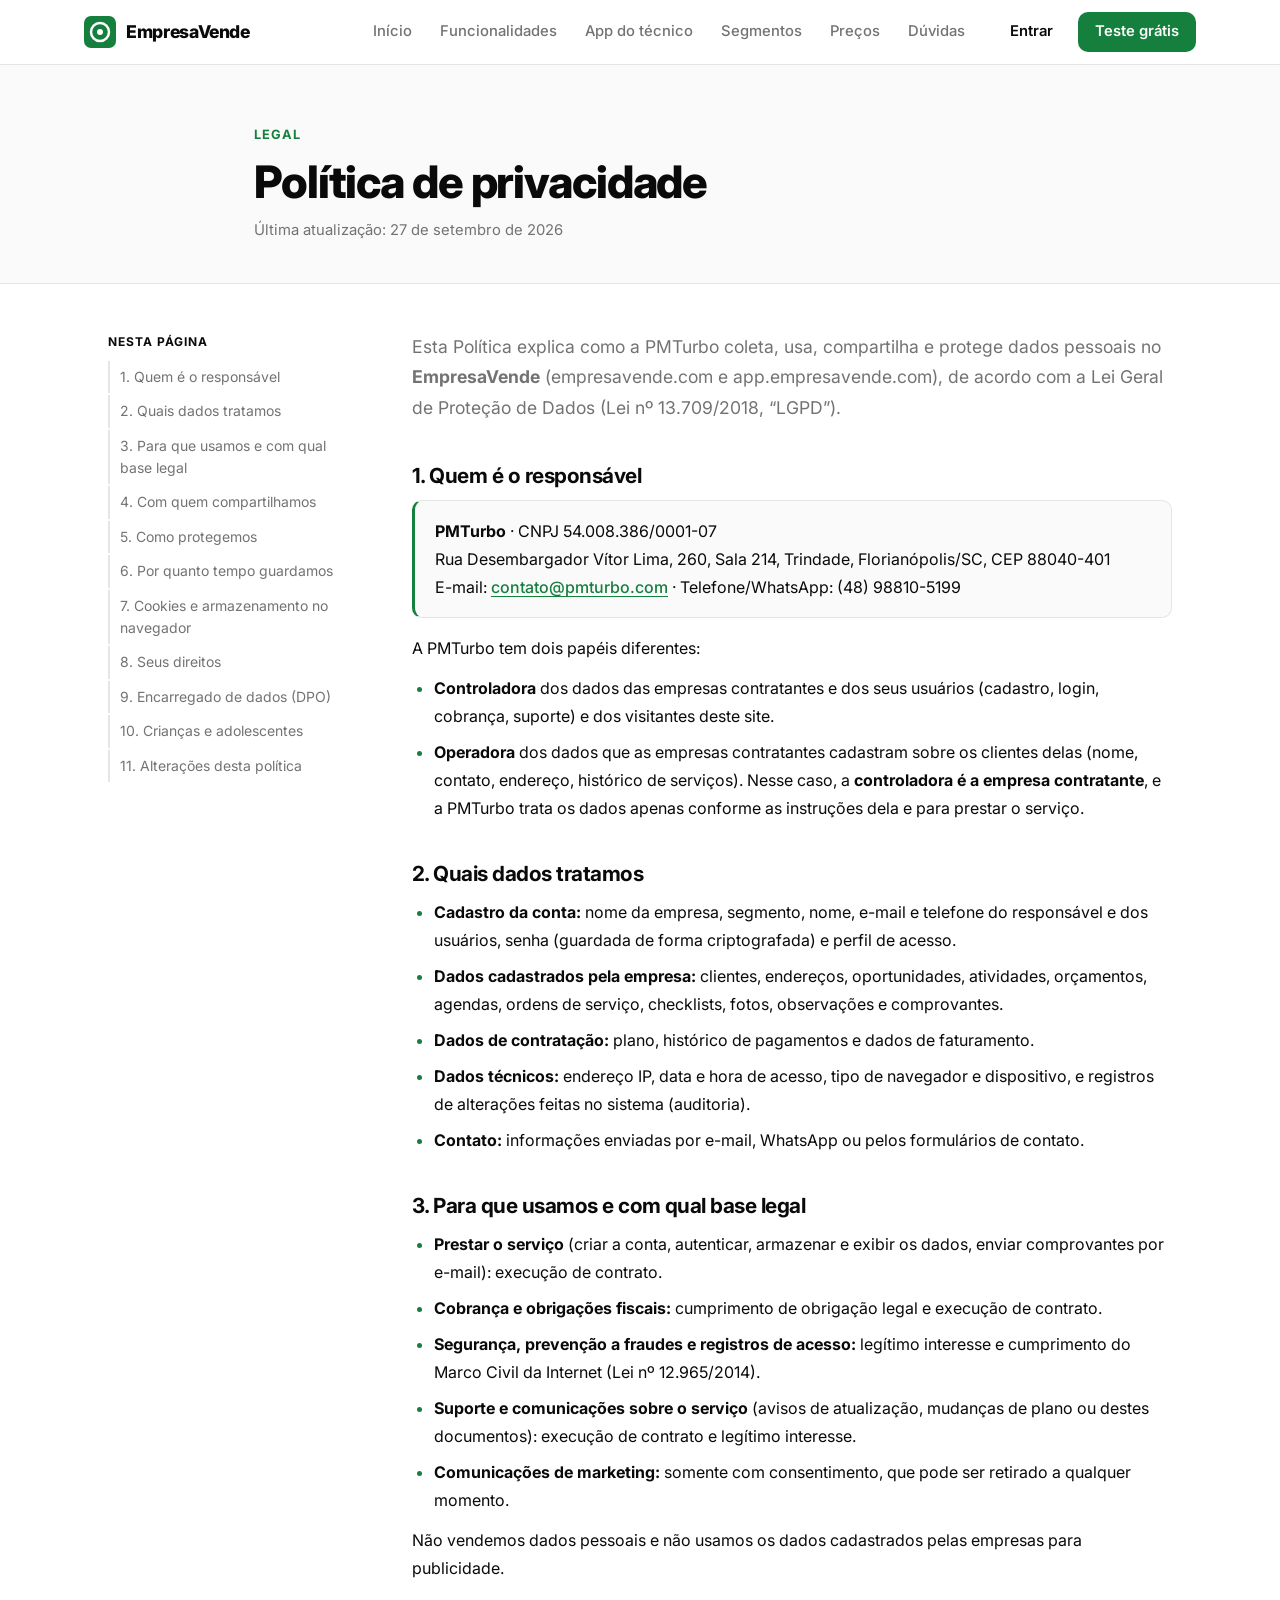
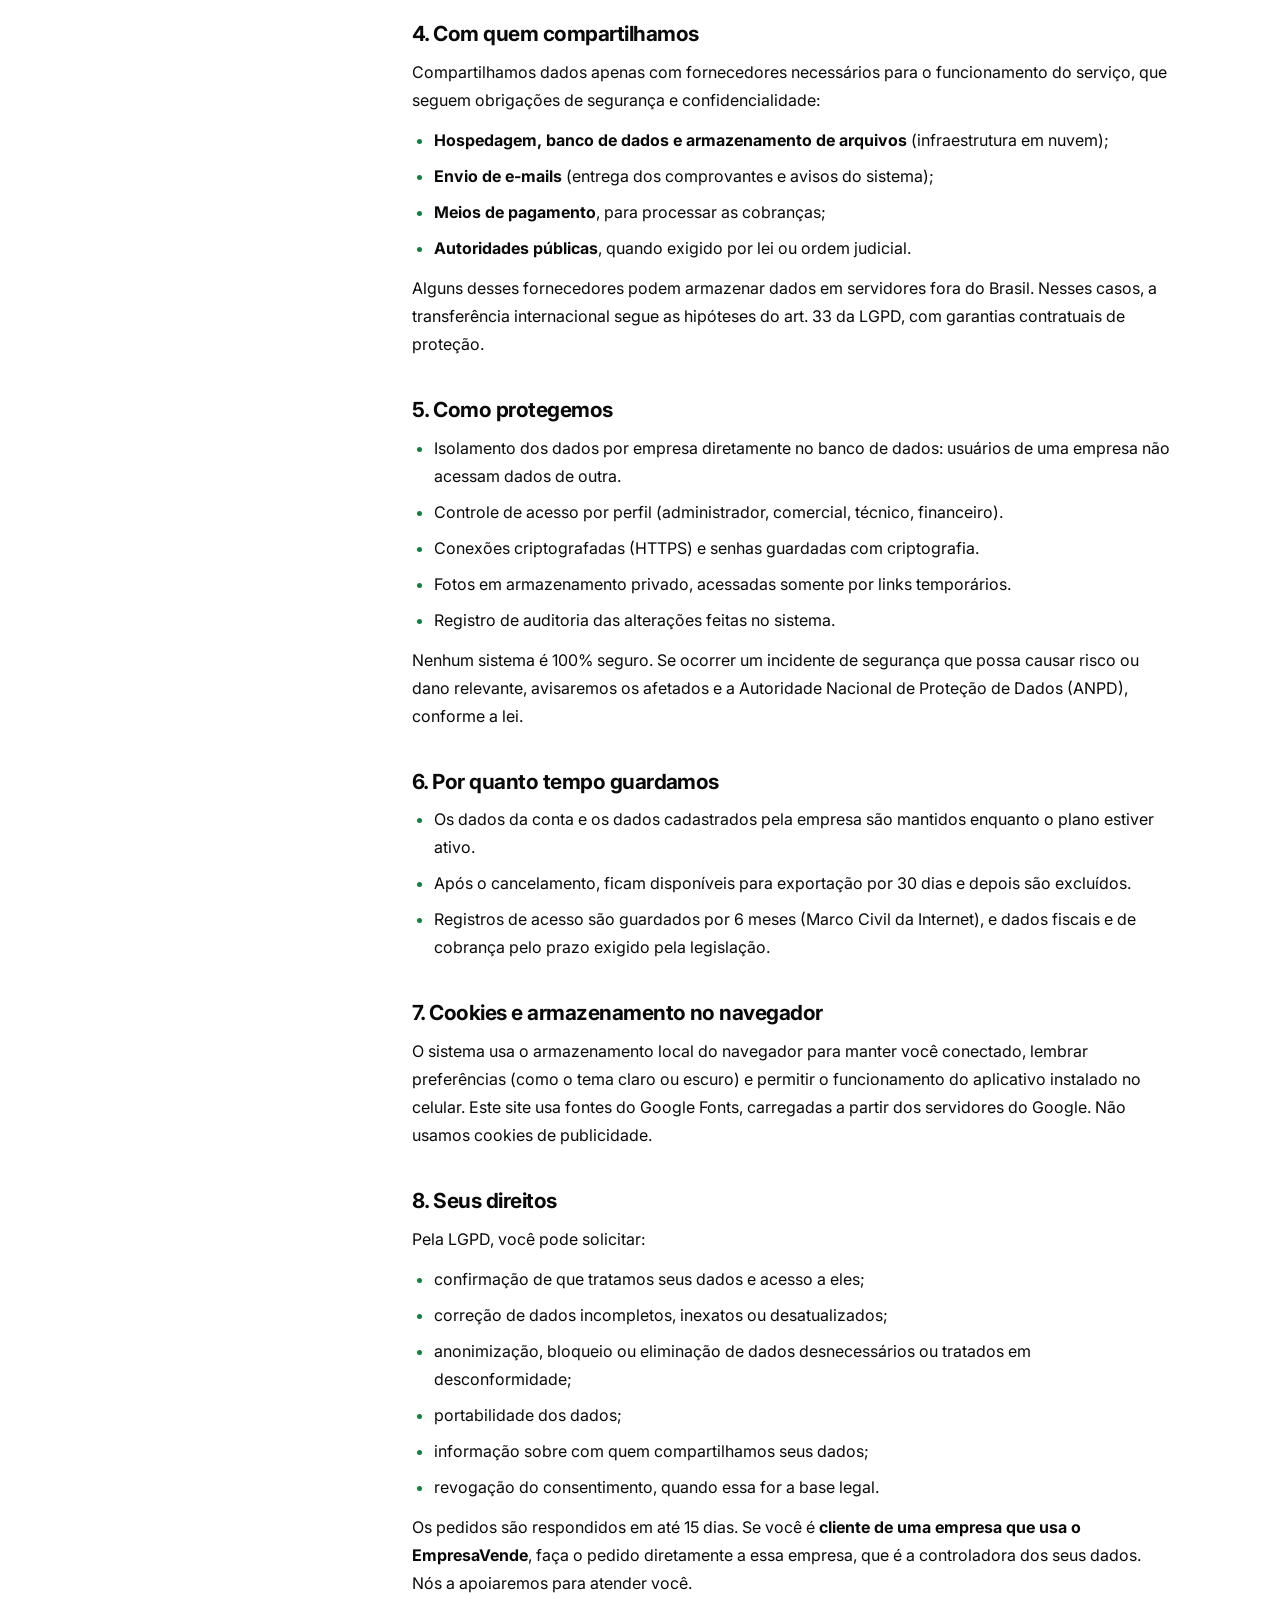
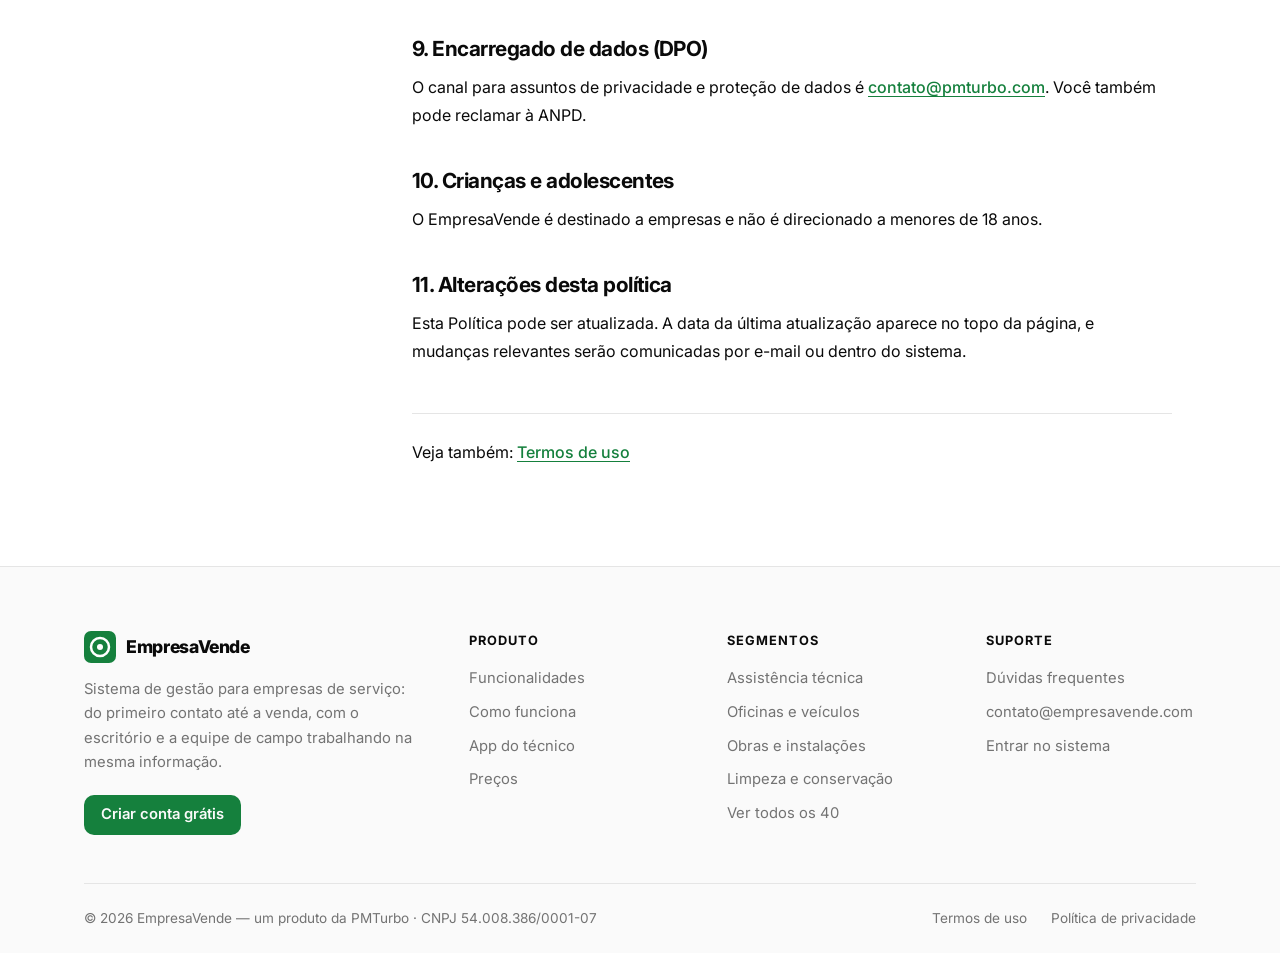
==== politica-de-privacidade/index.html @ bc698c59 "Landing page de vendas do EmpresaVende Página estática (HTML + CSS, sem JavaScript) com hero, dores," ====
<!doctype html>
<html lang="pt-BR">
  <head>
    <meta charset="UTF-8" />
    <meta name="viewport" content="width=device-width, initial-scale=1.0" />
    <title>Política de privacidade — EmpresaVende</title>
    <meta name="description" content="Como o EmpresaVende, da PMTurbo, trata e protege dados pessoais conforme a LGPD." />
    <meta name="theme-color" content="#15803d" />
    <link rel="icon" type="image/svg+xml" href="/favicon.svg" />
    <link rel="canonical" href="https://empresavende.com/politica-de-privacidade/" />
    <link rel="preconnect" href="https://fonts.googleapis.com" />
    <link rel="preconnect" href="https://fonts.gstatic.com" crossorigin />
    <link href="https://fonts.googleapis.com/css2?family=Inter:wght@400;500;600;700;800&display=swap" rel="stylesheet" />
    <link rel="stylesheet" href="/styles.css" />
  </head>
  <body>
    <a class="skip" href="#conteudo">Pular para o conteúdo</a>

    <header class="header" id="topo">
      <div class="container header__inner">
        <a class="logo" href="/" aria-label="EmpresaVende — início">
          <img src="/favicon.svg" alt="" width="32" height="32" />
          <span>EmpresaVende</span>
        </a>

        <input type="checkbox" id="menu" class="menu-check" aria-label="Abrir menu" />
        <nav class="nav" id="nav" aria-label="Principal">
          <a href="/">Início</a>
          <a href="/#funcionalidades">Funcionalidades</a>
          <a href="/#tecnico">App do técnico</a>
          <a href="/#segmentos">Segmentos</a>
          <a href="/#precos">Preços</a>
          <a href="/#faq">Dúvidas</a>
          <div class="nav__actions">
            <a class="btn btn--ghost" href="https://app.empresavende.com/login">Entrar</a>
            <a class="btn btn--primary" href="https://app.empresavende.com/cadastro">Teste grátis</a>
          </div>
        </nav>

        <label class="menu-toggle" for="menu" aria-hidden="true"><span></span><span></span><span></span></label>
      </div>
    </header>

    <main id="conteudo">
      <section class="legal-hero">
        <div class="container container--narrow">
          <p class="eyebrow">Legal</p>
          <h1>Política de privacidade</h1>
          <p class="legal__updated">Última atualização: 27 de setembro de 2026</p>
        </div>
      </section>

      <div class="container legal">
        <aside>
          <nav class="legal__toc" aria-label="Nesta página">
            <p>Nesta página</p>
            <a href="#p1">1. Quem é o responsável</a>
            <a href="#p2">2. Quais dados tratamos</a>
            <a href="#p3">3. Para que usamos e com qual base legal</a>
            <a href="#p4">4. Com quem compartilhamos</a>
            <a href="#p5">5. Como protegemos</a>
            <a href="#p6">6. Por quanto tempo guardamos</a>
            <a href="#p7">7. Cookies e armazenamento no navegador</a>
            <a href="#p8">8. Seus direitos</a>
            <a href="#p9">9. Encarregado de dados (DPO)</a>
            <a href="#p10">10. Crianças e adolescentes</a>
            <a href="#p11">11. Alterações desta política</a>
          </nav>
        </aside>
        <article class="legal__body">

<p class="legal__intro">Esta Política explica como a PMTurbo coleta, usa, compartilha e protege dados pessoais no <b>EmpresaVende</b> (empresavende.com e app.empresavende.com), de acordo com a Lei Geral de Proteção de Dados (Lei nº 13.709/2018, “LGPD”).</p>

<h2 id="p1">1. Quem é o responsável</h2>
<div class="legal__card">
            <p><b>PMTurbo</b> · CNPJ 54.008.386/0001-07</p>
            <p>Rua Desembargador Vítor Lima, 260, Sala 214, Trindade, Florianópolis/SC, CEP 88040-401</p>
            <p>E-mail: <a href="mailto:contato@pmturbo.com">contato@pmturbo.com</a> · Telefone/WhatsApp: (48) 98810-5199</p>
          </div>
<p>A PMTurbo tem dois papéis diferentes:</p>
<ul>
  <li><b>Controladora</b> dos dados das empresas contratantes e dos seus usuários (cadastro, login, cobrança, suporte) e dos visitantes deste site.</li>
  <li><b>Operadora</b> dos dados que as empresas contratantes cadastram sobre os clientes delas (nome, contato, endereço, histórico de serviços). Nesse caso, a <b>controladora é a empresa contratante</b>, e a PMTurbo trata os dados apenas conforme as instruções dela e para prestar o serviço.</li>
</ul>

<h2 id="p2">2. Quais dados tratamos</h2>
<ul>
  <li><b>Cadastro da conta:</b> nome da empresa, segmento, nome, e-mail e telefone do responsável e dos usuários, senha (guardada de forma criptografada) e perfil de acesso.</li>
  <li><b>Dados cadastrados pela empresa:</b> clientes, endereços, oportunidades, atividades, orçamentos, agendas, ordens de serviço, checklists, fotos, observações e comprovantes.</li>
  <li><b>Dados de contratação:</b> plano, histórico de pagamentos e dados de faturamento.</li>
  <li><b>Dados técnicos:</b> endereço IP, data e hora de acesso, tipo de navegador e dispositivo, e registros de alterações feitas no sistema (auditoria).</li>
  <li><b>Contato:</b> informações enviadas por e-mail, WhatsApp ou pelos formulários de contato.</li>
</ul>

<h2 id="p3">3. Para que usamos e com qual base legal</h2>
<ul>
  <li><b>Prestar o serviço</b> (criar a conta, autenticar, armazenar e exibir os dados, enviar comprovantes por e-mail): execução de contrato.</li>
  <li><b>Cobrança e obrigações fiscais:</b> cumprimento de obrigação legal e execução de contrato.</li>
  <li><b>Segurança, prevenção a fraudes e registros de acesso:</b> legítimo interesse e cumprimento do Marco Civil da Internet (Lei nº 12.965/2014).</li>
  <li><b>Suporte e comunicações sobre o serviço</b> (avisos de atualização, mudanças de plano ou destes documentos): execução de contrato e legítimo interesse.</li>
  <li><b>Comunicações de marketing:</b> somente com consentimento, que pode ser retirado a qualquer momento.</li>
</ul>
<p>Não vendemos dados pessoais e não usamos os dados cadastrados pelas empresas para publicidade.</p>

<h2 id="p4">4. Com quem compartilhamos</h2>
<p>Compartilhamos dados apenas com fornecedores necessários para o funcionamento do serviço, que seguem obrigações de segurança e confidencialidade:</p>
<ul>
  <li><b>Hospedagem, banco de dados e armazenamento de arquivos</b> (infraestrutura em nuvem);</li>
  <li><b>Envio de e-mails</b> (entrega dos comprovantes e avisos do sistema);</li>
  <li><b>Meios de pagamento</b>, para processar as cobranças;</li>
  <li><b>Autoridades públicas</b>, quando exigido por lei ou ordem judicial.</li>
</ul>
<p>Alguns desses fornecedores podem armazenar dados em servidores fora do Brasil. Nesses casos, a transferência internacional segue as hipóteses do art. 33 da LGPD, com garantias contratuais de proteção.</p>

<h2 id="p5">5. Como protegemos</h2>
<ul>
  <li>Isolamento dos dados por empresa diretamente no banco de dados: usuários de uma empresa não acessam dados de outra.</li>
  <li>Controle de acesso por perfil (administrador, comercial, técnico, financeiro).</li>
  <li>Conexões criptografadas (HTTPS) e senhas guardadas com criptografia.</li>
  <li>Fotos em armazenamento privado, acessadas somente por links temporários.</li>
  <li>Registro de auditoria das alterações feitas no sistema.</li>
</ul>
<p>Nenhum sistema é 100% seguro. Se ocorrer um incidente de segurança que possa causar risco ou dano relevante, avisaremos os afetados e a Autoridade Nacional de Proteção de Dados (ANPD), conforme a lei.</p>

<h2 id="p6">6. Por quanto tempo guardamos</h2>
<ul>
  <li>Os dados da conta e os dados cadastrados pela empresa são mantidos enquanto o plano estiver ativo.</li>
  <li>Após o cancelamento, ficam disponíveis para exportação por 30 dias e depois são excluídos.</li>
  <li>Registros de acesso são guardados por 6 meses (Marco Civil da Internet), e dados fiscais e de cobrança pelo prazo exigido pela legislação.</li>
</ul>

<h2 id="p7">7. Cookies e armazenamento no navegador</h2>
<p>O sistema usa o armazenamento local do navegador para manter você conectado, lembrar preferências (como o tema claro ou escuro) e permitir o funcionamento do aplicativo instalado no celular. Este site usa fontes do Google Fonts, carregadas a partir dos servidores do Google. Não usamos cookies de publicidade.</p>

<h2 id="p8">8. Seus direitos</h2>
<p>Pela LGPD, você pode solicitar:</p>
<ul>
  <li>confirmação de que tratamos seus dados e acesso a eles;</li>
  <li>correção de dados incompletos, inexatos ou desatualizados;</li>
  <li>anonimização, bloqueio ou eliminação de dados desnecessários ou tratados em desconformidade;</li>
  <li>portabilidade dos dados;</li>
  <li>informação sobre com quem compartilhamos seus dados;</li>
  <li>revogação do consentimento, quando essa for a base legal.</li>
</ul>
<p>Os pedidos são respondidos em até 15 dias. Se você é <b>cliente de uma empresa que usa o EmpresaVende</b>, faça o pedido diretamente a essa empresa, que é a controladora dos seus dados. Nós a apoiaremos para atender você.</p>

<h2 id="p9">9. Encarregado de dados (DPO)</h2>
<p>O canal para assuntos de privacidade e proteção de dados é <a href="mailto:contato@pmturbo.com">contato@pmturbo.com</a>. Você também pode reclamar à ANPD.</p>

<h2 id="p10">10. Crianças e adolescentes</h2>
<p>O EmpresaVende é destinado a empresas e não é direcionado a menores de 18 anos.</p>

<h2 id="p11">11. Alterações desta política</h2>
<p>Esta Política pode ser atualizada. A data da última atualização aparece no topo da página, e mudanças relevantes serão comunicadas por e-mail ou dentro do sistema.</p>

          <p class="legal__see">Veja também: <a href="/termos-de-uso/">Termos de uso</a></p>
        </article>
      </div>
    </main>

    <footer class="footer">
      <div class="container">
        <div class="footer__grid">
          <div class="footer__brand">
            <a class="logo" href="/">
              <img src="/favicon.svg" alt="" width="32" height="32" />
              <span>EmpresaVende</span>
            </a>
            <p>
              Sistema de gestão para empresas de serviço: do primeiro contato até a venda, com o escritório e a equipe
              de campo trabalhando na mesma informação.
            </p>
            <a class="btn btn--primary" href="https://app.empresavende.com/cadastro">Criar conta grátis</a>
          </div>

          <nav class="footer__col" aria-label="Produto">
            <h4>Produto</h4>
            <a href="/#funcionalidades">Funcionalidades</a>
            <a href="/#fluxo">Como funciona</a>
            <a href="/#tecnico">App do técnico</a>
            <a href="/#precos">Preços</a>
          </nav>

          <nav class="footer__col" aria-label="Segmentos">
            <h4>Segmentos</h4>
            <a href="/#segmentos">Assistência técnica</a>
            <a href="/#segmentos">Oficinas e veículos</a>
            <a href="/#segmentos">Obras e instalações</a>
            <a href="/#segmentos">Limpeza e conservação</a>
            <a href="/#segmentos">Ver todos os 40</a>
          </nav>

          <nav class="footer__col" aria-label="Suporte">
            <h4>Suporte</h4>
            <a href="/#faq">Dúvidas frequentes</a>
            <a href="mailto:contato@empresavende.com">contato@empresavende.com</a>
            <a href="https://app.empresavende.com/login">Entrar no sistema</a>
          </nav>
        </div>

        <div class="footer__bottom">
          <p>© 2026 EmpresaVende — um produto da <a href="https://pmturbo.com/" rel="noopener">PMTurbo</a> · CNPJ 54.008.386/0001-07</p>
          <nav aria-label="Legal">
            <a href="/termos-de-uso/">Termos de uso</a>
            <a href="/politica-de-privacidade/">Política de privacidade</a>
          </nav>
        </div>
      </div>
    </footer>
  </body>
</html>
---- styles.css ----
/* Cores = tokens do app (app.empresavende.com/src/index.css). Manter em sincronia. */
:root {
  --background: oklch(1 0 0);
  --foreground: oklch(0.145 0 0);
  --card: oklch(1 0 0);
  --primary: oklch(0.527 0.137 150.07);
  --primary-foreground: oklch(0.985 0 0);
  --secondary: oklch(0.97 0 0);
  --secondary-foreground: oklch(0.205 0 0);
  --muted: oklch(0.97 0 0);
  --muted-foreground: oklch(0.556 0 0);
  --destructive: oklch(0.577 0.245 27.325);
  --border: oklch(0.922 0 0);
  --ring: oklch(0.527 0.137 150.07);
  --sidebar: oklch(0.985 0 0);
  --radius: 0.625rem;

  /* Paleta do tema escuro do app (usada na seção do técnico e no CTA). */
  --dark-background: oklch(0.145 0 0);
  --dark-card: oklch(0.205 0 0);
  --dark-muted: oklch(0.269 0 0);
  --dark-foreground: oklch(0.985 0 0);
  --dark-muted-foreground: oklch(0.708 0 0);
  --dark-primary: oklch(0.723 0.192 149.58);
  --dark-border: oklch(1 0 0 / 10%);

  /* Derivados do primary */
  --primary-soft: oklch(0.527 0.137 150.07 / 10%);
  --primary-strong: oklch(0.46 0.13 150.07);

  --shadow: 0 1px 2px oklch(0 0 0 / 5%), 0 8px 24px oklch(0 0 0 / 6%);
  --shadow-lg: 0 24px 60px oklch(0 0 0 / 14%);
  --font: 'Inter', system-ui, -apple-system, 'Segoe UI', sans-serif;
  --container: 1160px;
  color-scheme: light;
}

*,
*::before,
*::after {
  box-sizing: border-box;
}
html {
  scroll-behavior: smooth;
  scroll-padding-top: 80px;
  -webkit-text-size-adjust: 100%;
}
body {
  margin: 0;
  font-family: var(--font);
  background: var(--background);
  color: var(--foreground);
  line-height: 1.6;
  -webkit-font-smoothing: antialiased;
  overflow-x: hidden;
}
img,
svg {
  display: block;
  max-width: 100%;
}
a {
  color: inherit;
  text-decoration: none;
}
button {
  font: inherit;
  cursor: pointer;
}
h1,
h2,
h3 {
  line-height: 1.15;
  letter-spacing: -0.025em;
  margin: 0;
}
p {
  margin: 0;
}
:focus-visible {
  outline: 3px solid color-mix(in oklch, var(--ring) 50%, transparent);
  outline-offset: 2px;
}

.sr-only,
.menu-check {
  position: absolute;
  width: 1px;
  height: 1px;
  opacity: 0;
  pointer-events: none;
}
.menu-check:focus-visible ~ .menu-toggle,
.sr-only:focus-visible + * {
  outline: 3px solid color-mix(in oklch, var(--ring) 50%, transparent);
}
.skip {
  position: absolute;
  left: -999px;
}
.skip:focus {
  left: 16px;
  top: 16px;
  z-index: 100;
  background: var(--primary);
  color: var(--primary-foreground);
  padding: 8px 14px;
  border-radius: var(--radius);
}

.container {
  width: 100%;
  max-width: var(--container);
  margin: 0 auto;
  padding: 0 16px;
}
@media (min-width: 640px) {
  .container {
    padding: 0 24px;
  }
}
.container--narrow {
  max-width: 820px;
}

/* ---------- Botões (mesmo raio e pesos dos botões shadcn do app) ---------- */
.btn {
  display: inline-flex;
  align-items: center;
  justify-content: center;
  gap: 8px;
  height: 40px;
  padding: 0 16px;
  border-radius: var(--radius);
  font-weight: 600;
  font-size: 0.925rem;
  border: 1px solid transparent;
  transition:
    background 0.15s,
    border-color 0.15s,
    transform 0.15s;
  white-space: nowrap;
}
.btn:active {
  transform: translateY(1px);
}
.btn--lg {
  height: 50px;
  padding: 0 24px;
  font-size: 1rem;
}
.btn--block {
  width: 100%;
}
.btn--primary {
  background: var(--primary);
  color: var(--primary-foreground);
}
.btn--primary:hover {
  background: color-mix(in oklch, var(--primary) 90%, black);
}
.btn--outline {
  background: var(--background);
  border-color: var(--border);
  color: var(--foreground);
}
.btn--outline:hover {
  background: var(--muted);
}
.btn--ghost:hover {
  background: var(--muted);
}
.btn--white {
  background: #fff;
  color: oklch(0.145 0 0);
}
.btn--white:hover {
  background: oklch(0.97 0 0);
}
.btn--ghost-light {
  color: #fff;
  border-color: oklch(1 0 0 / 35%);
}
.btn--ghost-light:hover {
  background: oklch(1 0 0 / 10%);
}

/* ---------- Header ---------- */
.header {
  position: sticky;
  top: 0;
  z-index: 50;
  background: color-mix(in oklch, var(--background) 85%, transparent);
  backdrop-filter: saturate(1.6) blur(12px);
  -webkit-backdrop-filter: saturate(1.6) blur(12px);
  border-bottom: 1px solid var(--border);
}
.header__inner {
  display: flex;
  align-items: center;
  justify-content: space-between;
  height: 64px;
  gap: 16px;
}
.logo {
  display: flex;
  align-items: center;
  gap: 10px;
  font-weight: 800;
  font-size: 1.1rem;
  letter-spacing: -0.02em;
}
.nav {
  display: flex;
  align-items: center;
  gap: 4px;
}
.nav > a {
  padding: 8px 12px;
  border-radius: var(--radius);
  font-size: 0.925rem;
  font-weight: 500;
  color: var(--muted-foreground);
}
.nav > a:hover {
  color: var(--foreground);
  background: var(--muted);
}
.nav__actions {
  display: flex;
  gap: 8px;
  margin-left: 12px;
}
.menu-toggle {
  display: none;
  width: 44px;
  height: 44px;
  border: 1px solid var(--border);
  background: var(--background);
  border-radius: var(--radius);
  flex-direction: column;
  align-items: center;
  justify-content: center;
  gap: 5px;
}
.menu-toggle span {
  width: 18px;
  height: 2px;
  background: var(--foreground);
  border-radius: 2px;
  transition: transform 0.2s, opacity 0.2s;
}
.menu-check:checked ~ .menu-toggle span:nth-child(1) {
  transform: translateY(7px) rotate(45deg);
}
.menu-check:checked ~ .menu-toggle span:nth-child(2) {
  opacity: 0;
}
.menu-check:checked ~ .menu-toggle span:nth-child(3) {
  transform: translateY(-7px) rotate(-45deg);
}

@media (max-width: 960px) {
  .menu-toggle {
    display: flex;
  }
  .nav {
    position: absolute;
    top: 64px;
    left: 0;
    right: 0;
    flex-direction: column;
    align-items: stretch;
    gap: 2px;
    padding: 12px 16px 20px;
    background: var(--background);
    border-bottom: 1px solid var(--border);
    box-shadow: var(--shadow);
    display: none;
  }
  .menu-check:checked ~ .nav {
    display: flex;
  }

  .nav > a {
    padding: 12px;
    font-size: 1rem;
  }
  .nav__actions {
    margin: 8px 0 0;
    flex-direction: column;
  }
  .nav__actions .btn {
    height: 48px;
  }
}

/* ---------- Tipografia de seção ---------- */
.eyebrow {
  display: inline-block;
  font-size: 0.8rem;
  font-weight: 700;
  letter-spacing: 0.08em;
  text-transform: uppercase;
  color: var(--primary);
  margin-bottom: 12px;
}
.eyebrow--light {
  color: var(--dark-primary);
}
.lead {
  font-size: 1.125rem;
  color: var(--muted-foreground);
}
.section {
  padding: 80px 0;
}
@media (min-width: 900px) {
  .section {
    padding: 112px 0;
  }
}
.section--soft {
  background: var(--sidebar);
  border-top: 1px solid var(--border);
  border-bottom: 1px solid var(--border);
}
.section__head {
  text-align: center;
  max-width: 720px;
  margin: 0 auto 48px;
}
.section__head h2 {
  font-size: clamp(1.75rem, 4vw, 2.6rem);
  margin-bottom: 14px;
}
.section__head p:not(.eyebrow) {
  color: var(--muted-foreground);
  font-size: 1.075rem;
}

/* ---------- Hero ---------- */
.hero {
  position: relative;
  padding: 56px 0 72px;
  overflow: hidden;
}
.hero::before {
  content: '';
  position: absolute;
  inset: -40% -10% auto auto;
  width: 900px;
  height: 900px;
  background: radial-gradient(closest-side, var(--primary-soft), transparent);
  pointer-events: none;
}
.hero__grid {
  position: relative;
  display: grid;
  gap: 56px;
  align-items: center;
}
@media (min-width: 1000px) {
  .hero {
    padding: 88px 0 112px;
  }
  .hero__grid {
    grid-template-columns: 1.05fr 1fr;
  }
}
.hero h1 {
  font-size: clamp(2.2rem, 5.6vw, 3.6rem);
  font-weight: 800;
  letter-spacing: -0.035em;
  margin-bottom: 20px;
}
.hero h1 em {
  font-style: normal;
  color: var(--primary);
}
.hero__cta {
  display: flex;
  flex-wrap: wrap;
  gap: 12px;
  margin-top: 32px;
}
@media (max-width: 480px) {
  .hero__cta .btn {
    width: 100%;
  }
}
.hero__checks {
  display: flex;
  flex-wrap: wrap;
  gap: 8px 20px;
  list-style: none;
  padding: 0;
  margin: 24px 0 0;
  font-size: 0.9rem;
  color: var(--muted-foreground);
}
.hero__checks li::before,
.checks li::before {
  content: '';
  display: inline-block;
  width: 18px;
  height: 18px;
  margin-right: 8px;
  vertical-align: -4px;
  border-radius: 50%;
  background: var(--primary-soft)
    url("data:image/svg+xml,%3Csvg xmlns='http://www.w3.org/2000/svg' viewBox='0 0 24 24' fill='none' stroke='%2315803d' stroke-width='3.2' stroke-linecap='round' stroke-linejoin='round'%3E%3Cpath d='M6 12.5l4 4 8-9'/%3E%3C/svg%3E")
    center / 12px no-repeat;
}

/* Mockup do painel */
.hero__visual {
  position: relative;
  padding-right: 40px;
}
@media (max-width: 560px) {
  .hero__visual {
    padding-right: 0;
  }
}
.mock {
  background: var(--card);
  border: 1px solid var(--border);
  border-radius: calc(var(--radius) * 1.8);
  box-shadow: var(--shadow-lg);
  overflow: hidden;
}
.mock__bar {
  display: flex;
  align-items: center;
  gap: 6px;
  padding: 12px 14px;
  border-bottom: 1px solid var(--border);
  background: var(--sidebar);
}
.mock__bar i {
  width: 10px;
  height: 10px;
  border-radius: 50%;
  background: var(--border);
}
.mock__bar span {
  margin-left: 10px;
  font-size: 0.75rem;
  color: var(--muted-foreground);
  background: var(--muted);
  padding: 3px 10px;
  border-radius: 999px;
  white-space: nowrap;
  overflow: hidden;
  text-overflow: ellipsis;
}
.mock__body {
  padding: 18px;
}
.mock__stats {
  display: grid;
  grid-template-columns: repeat(3, 1fr);
  gap: 10px;
  margin-bottom: 16px;
}
.mock__stats div {
  border: 1px solid var(--border);
  border-radius: var(--radius);
  padding: 10px 12px;
  min-width: 0;
}
.mock__stats small {
  display: block;
  font-size: 0.68rem;
  color: var(--muted-foreground);
  white-space: nowrap;
  overflow: hidden;
  text-overflow: ellipsis;
}
.mock__stats b {
  display: block;
  font-size: 1.1rem;
  letter-spacing: -0.02em;
  white-space: nowrap;
}
.mock__stats span {
  font-size: 0.68rem;
  color: var(--muted-foreground);
}
.mock__stats .up {
  color: var(--primary);
  font-weight: 600;
}
.mock__kanban {
  display: grid;
  grid-template-columns: repeat(3, 1fr);
  gap: 10px;
}
.mock__kanban .col {
  background: var(--muted);
  border-radius: var(--radius);
  padding: 10px;
  min-height: 150px;
  min-width: 0;
}
.mock__kanban h6 {
  margin: 0 0 8px;
  font-size: 0.68rem;
  font-weight: 600;
  color: var(--muted-foreground);
  display: flex;
  align-items: center;
  gap: 6px;
  white-space: nowrap;
  overflow: hidden;
}
.mock__kanban h6 i {
  width: 8px;
  height: 8px;
  border-radius: 50%;
  flex: none;
}
.stage-1 {
  background: oklch(0.708 0 0);
}
.stage-2 {
  background: color-mix(in oklch, var(--primary) 55%, oklch(0.87 0 0));
}
.stage-3 {
  background: var(--primary);
}
.mock__kanban .card {
  background: var(--card);
  border: 1px solid var(--border);
  border-radius: calc(var(--radius) * 0.8);
  padding: 8px 10px;
  font-size: 0.72rem;
  font-weight: 600;
  margin-bottom: 6px;
  white-space: nowrap;
  overflow: hidden;
  text-overflow: ellipsis;
}
.mock__kanban .card small {
  display: block;
  font-weight: 500;
  color: var(--muted-foreground);
}
.mock__kanban .card--ok {
  border-left: 3px solid var(--primary);
}

/* Celular */
.phone {
  position: absolute;
  right: 0;
  bottom: -40px;
  width: 190px;
  background: oklch(0.145 0 0);
  border-radius: 30px;
  padding: 10px;
  box-shadow: var(--shadow-lg);
}
@media (max-width: 560px) {
  .phone {
    display: none;
  }
}
.phone__notch {
  width: 60px;
  height: 16px;
  background: oklch(0.145 0 0);
  border-radius: 0 0 10px 10px;
  margin: -10px auto 0;
  position: relative;
  z-index: 1;
}
.phone__screen {
  background: oklch(1 0 0);
  color: oklch(0.145 0 0);
  border-radius: 22px;
  padding: 14px 12px 12px;
  margin-top: -16px;
  padding-top: 24px;
}
.phone__title {
  font-weight: 700;
  font-size: 0.85rem;
}
.phone__sub {
  font-size: 0.66rem;
  color: oklch(0.556 0 0);
  margin-bottom: 10px;
}
.phone__list {
  list-style: none;
  margin: 0 0 12px;
  padding: 0;
}
.phone__list li {
  font-size: 0.7rem;
  padding: 7px 0 7px 22px;
  border-bottom: 1px solid oklch(0.922 0 0);
  position: relative;
}
.phone__list li::before {
  content: '';
  position: absolute;
  left: 0;
  top: 8px;
  width: 14px;
  height: 14px;
  border-radius: 4px;
  border: 1.5px solid oklch(0.87 0 0);
}
.phone__list li.done::before {
  background: oklch(0.527 0.137 150.07)
    url("data:image/svg+xml,%3Csvg xmlns='http://www.w3.org/2000/svg' viewBox='0 0 24 24' fill='none' stroke='white' stroke-width='3.5' stroke-linecap='round' stroke-linejoin='round'%3E%3Cpath d='M6 12.5l4 4 8-9'/%3E%3C/svg%3E")
    center / 10px no-repeat;
  border-color: oklch(0.527 0.137 150.07);
}
.phone__btn {
  display: block;
  text-align: center;
  background: oklch(0.527 0.137 150.07);
  color: oklch(0.985 0 0);
  font-weight: 700;
  font-size: 0.72rem;
  padding: 11px;
  border-radius: 12px;
}

/* ---------- Fluxo (3 etapas) ---------- */
.stages {
  list-style: none;
  padding: 0;
  margin: 0;
  display: grid;
  gap: 36px;
}
@media (min-width: 900px) {
  .stages {
    grid-template-columns: repeat(3, 1fr);
    gap: 40px;
  }
}
.stage {
  position: relative;
  background: var(--card);
  border: 1px solid var(--border);
  border-radius: calc(var(--radius) * 1.8);
  padding: 24px;
  box-shadow: var(--shadow);
}
/* seta entre as etapas */
.stage:not(:last-child)::after {
  content: '';
  position: absolute;
  width: 28px;
  height: 28px;
  border-radius: 50%;
  background: var(--primary)
    url("data:image/svg+xml,%3Csvg xmlns='http://www.w3.org/2000/svg' viewBox='0 0 24 24' fill='none' stroke='white' stroke-width='3' stroke-linecap='round' stroke-linejoin='round'%3E%3Cpath d='M12 5v14M6 13l6 6 6-6'/%3E%3C/svg%3E")
    center / 14px no-repeat;
  left: 50%;
  bottom: -22px;
  transform: translateX(-50%);
  z-index: 1;
  box-shadow: 0 0 0 5px var(--sidebar);
}
@media (min-width: 900px) {
  .stage:not(:last-child)::after {
    left: auto;
    right: -34px;
    top: 50%;
    bottom: auto;
    transform: translateY(-50%) rotate(-90deg);
  }
}
.stage__head {
  display: flex;
  align-items: center;
  gap: 14px;
  padding-bottom: 18px;
  margin-bottom: 18px;
  border-bottom: 1px solid var(--border);
}
.stage__num {
  display: grid;
  place-items: center;
  width: 44px;
  height: 44px;
  flex: none;
  border-radius: var(--radius);
  background: var(--primary);
  color: var(--primary-foreground);
  font-weight: 800;
  font-size: 1.1rem;
}
.stage__head h3 {
  font-size: 1.2rem;
}
.stage__head p {
  font-size: 0.85rem;
  color: var(--muted-foreground);
}
.stage__steps {
  list-style: none;
  margin: 0;
  padding: 0;
  display: grid;
  gap: 14px;
}
.stage__steps li {
  position: relative;
  padding-left: 26px;
  font-size: 0.95rem;
}
.stage__steps li::before {
  content: '';
  position: absolute;
  left: 4px;
  top: 7px;
  width: 9px;
  height: 9px;
  border-radius: 50%;
  border: 2px solid var(--primary);
  background: var(--card);
}
.stage__steps li:not(:last-child)::after {
  content: '';
  position: absolute;
  left: 8px;
  top: 20px;
  bottom: -12px;
  width: 2px;
  background: color-mix(in oklch, var(--primary) 25%, transparent);
}
.datastrip {
  margin-top: 40px;
  display: flex;
  flex-wrap: wrap;
  align-items: center;
  justify-content: center;
  gap: 8px;
}
.datastrip__label {
  font-weight: 700;
  margin-right: 4px;
}
.datastrip span:not(.datastrip__label) {
  background: var(--card);
  border: 1px solid var(--border);
  border-radius: 999px;
  padding: 6px 14px;
  font-size: 0.875rem;
  color: var(--muted-foreground);
}

/* ---------- Funcionalidades ---------- */
.features {
  display: grid;
  gap: 16px;
}
@media (min-width: 640px) {
  .features {
    grid-template-columns: repeat(2, 1fr);
  }
}
@media (min-width: 1000px) {
  .features {
    grid-template-columns: repeat(3, 1fr);
  }
}
.feature {
  background: var(--card);
  border: 1px solid var(--border);
  border-radius: calc(var(--radius) * 1.4);
  padding: 24px;
  transition:
    border-color 0.2s,
    box-shadow 0.2s,
    transform 0.2s;
}
.feature:hover {
  border-color: color-mix(in oklch, var(--primary) 40%, var(--border));
  box-shadow: var(--shadow);
  transform: translateY(-2px);
}
.feature__icon {
  width: 44px;
  height: 44px;
  border-radius: var(--radius);
  background: var(--primary-soft);
  display: grid;
  place-items: center;
  margin-bottom: 16px;
}
.feature__icon svg {
  width: 22px;
  height: 22px;
  fill: none;
  stroke: var(--primary);
  stroke-width: 2;
  stroke-linecap: round;
  stroke-linejoin: round;
}
.feature h3 {
  font-size: 1.1rem;
  margin-bottom: 8px;
}
.feature p {
  color: var(--muted-foreground);
  font-size: 0.95rem;
}

/* ---------- Seção escura (paleta dark do app) ---------- */
.section--dark {
  background: var(--dark-background);
  color: var(--dark-foreground);
}
.section--dark h2 {
  font-size: clamp(1.75rem, 4vw, 2.6rem);
  margin-bottom: 16px;
}
.section--dark .lead {
  color: var(--dark-muted-foreground);
}
.split {
  display: grid;
  gap: 56px;
  align-items: center;
}
@media (min-width: 900px) {
  .split {
    grid-template-columns: 1.1fr 1fr;
  }
}
.split__visual {
  display: flex;
  justify-content: center;
}
.phone--big {
  position: relative;
  right: auto;
  bottom: auto;
  display: block !important;
  width: 280px;
  max-width: 100%;
  background: oklch(0.1 0 0);
  border: 1px solid var(--dark-border);
  border-radius: 40px;
  padding: 12px;
}
.phone--big .phone__notch {
  background: oklch(0.1 0 0);
  margin-top: -12px;
  width: 90px;
  height: 22px;
}
.phone--big .phone__screen {
  border-radius: 30px;
  padding: 34px 16px 16px;
  margin-top: -22px;
}
.phone--big .phone__title {
  font-size: 1.05rem;
  margin-bottom: 12px;
}
.phone--big .phone__btn {
  font-size: 0.85rem;
  padding: 14px;
}
.agenda {
  margin-bottom: 14px;
}
.agenda div {
  display: flex;
  gap: 12px;
  padding: 10px 0;
  border-bottom: 1px solid oklch(0.922 0 0);
  font-size: 0.8rem;
}
.agenda b {
  font-size: 0.78rem;
  color: oklch(0.556 0 0);
  width: 42px;
  flex: none;
}
.agenda span {
  font-weight: 600;
}
.agenda small {
  display: block;
  font-weight: 400;
  color: oklch(0.556 0 0);
}
.agenda .now {
  background: oklch(0.527 0.137 150.07 / 10%);
  border-radius: 10px;
  padding: 10px 8px;
  margin: 0 -8px;
  border-bottom-color: transparent;
}
.agenda .now b,
.agenda .now small {
  color: oklch(0.527 0.137 150.07);
}

.checks {
  list-style: none;
  padding: 0;
  margin: 24px 0 0;
  display: grid;
  gap: 10px;
}
.checks--light li {
  color: var(--dark-foreground);
}
.checks--light li::before {
  background-color: oklch(0.723 0.192 149.58 / 18%);
  background-image: url("data:image/svg+xml,%3Csvg xmlns='http://www.w3.org/2000/svg' viewBox='0 0 24 24' fill='none' stroke='%2322c55e' stroke-width='3.2' stroke-linecap='round' stroke-linejoin='round'%3E%3Cpath d='M6 12.5l4 4 8-9'/%3E%3C/svg%3E");
}

/* ---------- Segmentos ---------- */
.chips {
  display: flex;
  flex-wrap: wrap;
  justify-content: center;
  gap: 8px;
}
.chip {
  border: 1px solid var(--border);
  background: var(--background);
  color: var(--muted-foreground);
  padding: 7px 14px;
  border-radius: 999px;
  font-size: 0.85rem;
  font-weight: 500;
  cursor: pointer;
  user-select: none;
}
.chip:hover {
  color: var(--foreground);
  background: var(--muted);
}
#c-all:checked ~ .chips [for='c-all'],
#c-repair:checked ~ .chips [for='c-repair'],
#c-vehicles:checked ~ .chips [for='c-vehicles'],
#c-building:checked ~ .chips [for='c-building'],
#c-technology:checked ~ .chips [for='c-technology'],
#c-cleaning:checked ~ .chips [for='c-cleaning'],
#c-maintenance:checked ~ .chips [for='c-maintenance'],
#c-services:checked ~ .chips [for='c-services'] {
  background: var(--primary);
  border-color: var(--primary);
  color: var(--primary-foreground);
}
.chips {
  margin-bottom: 24px;
}
#c-repair:checked ~ .segments li:not([data-cat='repair']),
#c-vehicles:checked ~ .segments li:not([data-cat='vehicles']),
#c-building:checked ~ .segments li:not([data-cat='building']),
#c-technology:checked ~ .segments li:not([data-cat='technology']),
#c-cleaning:checked ~ .segments li:not([data-cat='cleaning']),
#c-maintenance:checked ~ .segments li:not([data-cat='maintenance']),
#c-services:checked ~ .segments li:not([data-cat='services']) {
  display: none;
}
.segments {
  list-style: none;
  padding: 0;
  margin: 0;
  display: grid;
  grid-template-columns: repeat(2, minmax(0, 1fr));
  grid-auto-rows: 132px;
  gap: 12px;
}
@media (min-width: 640px) {
  .segments {
    grid-template-columns: repeat(3, minmax(0, 1fr));
  }
}
@media (min-width: 860px) {
  .segments {
    grid-template-columns: repeat(4, minmax(0, 1fr));
  }
}
@media (min-width: 1100px) {
  .segments {
    grid-template-columns: repeat(5, minmax(0, 1fr));
  }
}
.segments li {
  height: 100%;
  background: var(--card);
  border: 1px solid var(--border);
  border-radius: calc(var(--radius) * 1.4);
  padding: 16px 12px;
  display: flex;
  flex-direction: column;
  align-items: center;
  justify-content: center;
  gap: 12px;
  text-align: center;
  font-weight: 600;
  font-size: 0.9rem;
  line-height: 1.3;
  transition:
    border-color 0.2s,
    box-shadow 0.2s,
    transform 0.2s;
}
.segments li::before {
  content: '';
  width: 48px;
  height: 48px;
  flex: none;
  border-radius: var(--radius);
  background-color: var(--primary-soft);
  background-position: center;
  background-size: 24px;
  background-repeat: no-repeat;
  transition: background-color 0.2s;
}
.segments li:hover {
  border-color: color-mix(in oklch, var(--primary) 45%, var(--border));
  box-shadow: var(--shadow);
  transform: translateY(-2px);
}
.segments li:hover::before {
  background-color: oklch(0.527 0.137 150.07 / 18%);
}
.segments li[data-cat='repair']::before {
  background-image: url("data:image/svg+xml,%3Csvg xmlns='http://www.w3.org/2000/svg' viewBox='0 0 24 24' fill='none' stroke='%2315803d' stroke-width='2' stroke-linecap='round' stroke-linejoin='round'%3E%3Cpath d='M14.7 6.3a1 1 0 0 0 0 1.4l1.6 1.6a1 1 0 0 0 1.4 0l3.77-3.77a6 6 0 0 1-7.94 7.94l-6.91 6.91a2.12 2.12 0 0 1-3-3l6.91-6.91a6 6 0 0 1 7.94-7.94l-3.76 3.76z'/%3E%3C/svg%3E");
}
.segments li[data-cat='vehicles']::before {
  background-image: url("data:image/svg+xml,%3Csvg xmlns='http://www.w3.org/2000/svg' viewBox='0 0 24 24' fill='none' stroke='%2315803d' stroke-width='2' stroke-linecap='round' stroke-linejoin='round'%3E%3Cpath d='M19 17h2c.6 0 1-.4 1-1v-3c0-.9-.7-1.7-1.5-1.9C18.7 10.6 16 10 16 10s-1.3-1.4-2.2-2.3c-.5-.4-1.1-.7-1.8-.7H5c-.6 0-1.1.4-1.4.9l-1.4 2.9A3.7 3.7 0 0 0 2 12v4c0 .6.4 1 1 1h2'/%3E%3Ccircle cx='7' cy='17' r='2'/%3E%3Cpath d='M9 17h6'/%3E%3Ccircle cx='17' cy='17' r='2'/%3E%3C/svg%3E");
}
.segments li[data-cat='building']::before {
  background-image: url("data:image/svg+xml,%3Csvg xmlns='http://www.w3.org/2000/svg' viewBox='0 0 24 24' fill='none' stroke='%2315803d' stroke-width='2' stroke-linecap='round' stroke-linejoin='round'%3E%3Cpath d='M3 10l9-7 9 7v10a2 2 0 0 1-2 2H5a2 2 0 0 1-2-2z'/%3E%3Cpath d='M9 22V12h6v10'/%3E%3C/svg%3E");
}
.segments li[data-cat='technology']::before {
  background-image: url("data:image/svg+xml,%3Csvg xmlns='http://www.w3.org/2000/svg' viewBox='0 0 24 24' fill='none' stroke='%2315803d' stroke-width='2' stroke-linecap='round' stroke-linejoin='round'%3E%3Crect x='2' y='3' width='20' height='14' rx='2'/%3E%3Cpath d='M8 21h8M12 17v4'/%3E%3C/svg%3E");
}
.segments li[data-cat='cleaning']::before {
  background-image: url("data:image/svg+xml,%3Csvg xmlns='http://www.w3.org/2000/svg' viewBox='0 0 24 24' fill='none' stroke='%2315803d' stroke-width='2' stroke-linecap='round' stroke-linejoin='round'%3E%3Cpath d='M12 3l1.9 5.1L19 10l-5.1 1.9L12 17l-1.9-5.1L5 10l5.1-1.9z'/%3E%3Cpath d='M19 15v4M17 17h4M5 3v3M3.5 4.5h3'/%3E%3C/svg%3E");
}
.segments li[data-cat='maintenance']::before {
  background-image: url("data:image/svg+xml,%3Csvg xmlns='http://www.w3.org/2000/svg' viewBox='0 0 24 24' fill='none' stroke='%2315803d' stroke-width='2' stroke-linecap='round' stroke-linejoin='round'%3E%3Ccircle cx='12' cy='12' r='3'/%3E%3Ccircle cx='12' cy='12' r='7'/%3E%3Cpath d='M12 2v3M12 19v3M2 12h3M19 12h3M4.9 4.9L7 7M17 17l2.1 2.1M4.9 19.1L7 17M17 7l2.1-2.1'/%3E%3C/svg%3E");
}
.segments li[data-cat='services']::before {
  background-image: url("data:image/svg+xml,%3Csvg xmlns='http://www.w3.org/2000/svg' viewBox='0 0 24 24' fill='none' stroke='%2315803d' stroke-width='2' stroke-linecap='round' stroke-linejoin='round'%3E%3Crect x='2' y='7' width='20' height='14' rx='2'/%3E%3Cpath d='M16 7V5a2 2 0 0 0-2-2h-4a2 2 0 0 0-2 2v2M2 13h20'/%3E%3C/svg%3E");
}
@media (max-width: 480px) {
  .segments {
    grid-auto-rows: 120px;
    gap: 10px;
  }
  .segments li {
    font-size: 0.85rem;
  }
}
.seg-empty {
  text-align: center;
  color: var(--muted-foreground);
  margin-top: 24px;
}
.seg-empty a {
  color: var(--primary);
  font-weight: 600;
}

/* ---------- Benefícios (cards ilustrados) ---------- */
.benefits {
  display: grid;
  gap: 20px;
}
@media (min-width: 760px) {
  .benefits {
    grid-template-columns: repeat(2, 1fr);
    gap: 24px;
  }
}
.benefit {
  background: var(--card);
  border: 1px solid var(--border);
  border-radius: calc(var(--radius) * 2.2);
  overflow: hidden;
  transition:
    box-shadow 0.2s,
    transform 0.2s;
}
.benefit:hover {
  box-shadow: var(--shadow-lg);
  transform: translateY(-3px);
}
.benefit__visual {
  background:
    radial-gradient(circle at 50% 120%, var(--primary-soft), transparent 70%),
    var(--muted);
  border-bottom: 1px solid var(--border);
  padding: 28px 24px 20px;
  display: grid;
  place-items: center;
}
.bv {
  width: 100%;
  max-width: 340px;
  height: auto;
  overflow: visible;
}
.benefit__text {
  padding: 24px 28px 28px;
}
.benefit__text h3 {
  font-size: 1.3rem;
  margin-bottom: 8px;
}
.benefit__text p {
  color: var(--muted-foreground);
}

/* peças das ilustrações */
.bv-dev { fill: oklch(0.269 0 0); }
.bv-phone { fill: oklch(0.145 0 0); }
.bv-screen, .bv-card { fill: var(--card); }
.bv-card { stroke: var(--border); stroke-width: 1.5; filter: drop-shadow(0 6px 12px oklch(0 0 0 / 8%)); }
.bv-primary { fill: var(--primary); }
.bv-primary-soft { fill: oklch(0.527 0.137 150.07 / 18%); }
.bv-soft { fill: var(--muted); }
.bv-line { fill: var(--border); }
.bv-mid { fill: oklch(0.708 0 0); }
.bv-white { fill: #fff; }
.bv-cloud { fill: var(--primary); }
.bv-check, .bv-check-w { fill: none; stroke: #fff; stroke-width: 2.5; stroke-linecap: round; stroke-linejoin: round; }
.bv-shield { fill: oklch(0.527 0.137 150.07 / 16%); }
.bv-shield-in { fill: var(--card); stroke: var(--primary); stroke-width: 2.5; }
.bv-lock { fill: none; stroke: var(--primary); stroke-width: 5; stroke-linecap: round; }
.bv-tag rect { fill: var(--card); stroke: var(--border); stroke-width: 1.5; }
.bv-tag text, .bv-title, .bv-small, .bv-av {
  font-family: var(--font);
  fill: var(--foreground);
}
.bv-tag text { font-size: 12px; font-weight: 600; }
.bv-title { font-size: 14px; font-weight: 700; }
.bv-small { font-size: 9px; font-weight: 600; fill: var(--muted-foreground); }
.bv-green { fill: var(--primary); font-weight: 700; }
.bv-mid-t { font-size: 10px; }
.bv-dash { fill: none; stroke: var(--primary); stroke-width: 2; stroke-dasharray: 3 3; }
.bv-link { fill: none; stroke: var(--primary); stroke-width: 2.5; stroke-dasharray: 5 5; opacity: 0.6; }
.bv-avatar { fill: var(--primary); stroke: var(--card); stroke-width: 4; }
.bv-av { font-size: 18px; font-weight: 800; fill: #fff; text-anchor: middle; }
.bv-dot { fill: var(--destructive); stroke: var(--card); stroke-width: 2.5; }

/* ---------- Preços ---------- */
.billing {
  display: flex;
  width: fit-content;
  margin: 0 auto 40px;
  padding: 4px;
  background: var(--muted);
  border-radius: calc(var(--radius) * 1.4);
}
.billing__opt {
  border: 0;
  background: transparent;
  color: var(--muted-foreground);
  font-weight: 600;
  font-size: 0.9rem;
  padding: 9px 20px;
  border-radius: var(--radius);
  cursor: pointer;
  user-select: none;
}
.billing__opt em {
  font-style: normal;
  color: var(--primary);
  margin-left: 4px;
}
#p-monthly:checked ~ .billing [for='p-monthly'],
#p-yearly:checked ~ .billing [for='p-yearly'] {
  background: var(--card);
  color: var(--foreground);
  box-shadow: var(--shadow);
}
#p-monthly:checked ~ .plans .y,
#p-yearly:checked ~ .plans .m {
  display: none;
}
.plans {
  display: grid;
  gap: 20px;
  align-items: start;
}
@media (min-width: 900px) {
  .plans {
    grid-template-columns: repeat(3, 1fr);
  }
}
.plan {
  position: relative;
  background: var(--card);
  border: 1px solid var(--border);
  border-radius: calc(var(--radius) * 1.8);
  padding: 28px;
}
.plan--featured {
  border: 2px solid var(--primary);
  box-shadow: var(--shadow-lg);
}
@media (min-width: 900px) {
  .plan--featured {
    transform: translateY(-12px);
  }
}
.plan__badge {
  position: absolute;
  top: -13px;
  left: 28px;
  background: var(--primary);
  color: var(--primary-foreground);
  font-size: 0.75rem;
  font-weight: 700;
  padding: 4px 12px;
  border-radius: 999px;
}
.plan h3 {
  font-size: 1.25rem;
}
.plan__desc {
  color: var(--muted-foreground);
  font-size: 0.925rem;
  margin: 6px 0 20px;
}
.plan__price {
  display: flex;
  align-items: baseline;
  gap: 4px;
}
.plan__price span {
  font-weight: 600;
  color: var(--muted-foreground);
}
.plan__price b {
  font-size: 2.8rem;
  letter-spacing: -0.04em;
  line-height: 1;
}
.plan__price small {
  color: var(--muted-foreground);
}
.plan__note {
  font-size: 0.8rem;
  color: var(--muted-foreground);
  margin: 6px 0 20px;
  min-height: 1.3em;
}
.plan .checks {
  font-size: 0.925rem;
}

/* ---------- FAQ ---------- */
.faq {
  display: grid;
  gap: 10px;
}
.faq details {
  background: var(--card);
  border: 1px solid var(--border);
  border-radius: var(--radius);
  padding: 0 20px;
}
.faq summary {
  list-style: none;
  cursor: pointer;
  font-weight: 600;
  padding: 18px 28px 18px 0;
  position: relative;
}
.faq summary::-webkit-details-marker {
  display: none;
}
.faq summary::after {
  content: '+';
  position: absolute;
  right: 0;
  top: 50%;
  transform: translateY(-50%);
  font-size: 1.4rem;
  font-weight: 400;
  color: var(--primary);
  transition: transform 0.2s;
}
.faq details[open] summary::after {
  transform: translateY(-50%) rotate(45deg);
}
.faq details p {
  color: var(--muted-foreground);
  padding-bottom: 18px;
}

/* ---------- CTA final ---------- */
.cta {
  background: var(--dark-background);
  color: var(--dark-foreground);
  padding: 88px 0;
  position: relative;
  overflow: hidden;
}
.cta::before {
  content: '';
  position: absolute;
  inset: auto -20% -60% -20%;
  height: 520px;
  background: radial-gradient(closest-side, oklch(0.723 0.192 149.58 / 28%), transparent);
  pointer-events: none;
}
.cta__inner {
  position: relative;
  text-align: center;
}
.cta h2 {
  font-size: clamp(1.75rem, 4vw, 2.6rem);
  margin-bottom: 12px;
}
.cta p {
  color: var(--dark-muted-foreground);
  font-size: 1.1rem;
}
.cta .hero__cta {
  justify-content: center;
}

/* ---------- Footer ---------- */
.footer {
  background: var(--sidebar);
  border-top: 1px solid var(--border);
  padding: 64px 0 0;
  font-size: 0.925rem;
  color: var(--muted-foreground);
}
.footer__grid {
  display: grid;
  gap: 40px;
  padding-bottom: 48px;
}
@media (min-width: 640px) {
  .footer__grid {
    grid-template-columns: repeat(3, 1fr);
  }
  .footer__brand {
    grid-column: 1 / -1;
  }
}
@media (min-width: 1000px) {
  .footer__grid {
    grid-template-columns: 1.6fr repeat(3, 1fr);
    gap: 48px;
  }
  .footer__brand {
    grid-column: auto;
  }
}
.footer__brand .logo {
  color: var(--foreground);
  margin-bottom: 14px;
}
.footer__brand p {
  max-width: 360px;
  margin-bottom: 20px;
  line-height: 1.65;
}
.footer__col {
  display: flex;
  flex-direction: column;
  align-items: flex-start;
  gap: 10px;
}
.footer__col h4 {
  margin: 0 0 6px;
  font-size: 0.8rem;
  font-weight: 700;
  letter-spacing: 0.08em;
  text-transform: uppercase;
  color: var(--foreground);
}
.footer a:not(.btn):not(.logo):hover {
  color: var(--primary);
}
.footer__col a {
  overflow-wrap: anywhere;
}
.footer__bottom {
  display: flex;
  flex-wrap: wrap;
  align-items: center;
  justify-content: space-between;
  gap: 12px 24px;
  padding: 24px 0;
  border-top: 1px solid var(--border);
  font-size: 0.85rem;
}
.footer__bottom nav {
  display: flex;
  flex-wrap: wrap;
  gap: 8px 24px;
}

@media (prefers-reduced-motion: reduce) {
  html {
    scroll-behavior: auto;
  }
  * {
    transition: none !important;
  }
}

.plan__limit {
  background: var(--primary-soft);
  color: var(--foreground);
  border-radius: var(--radius);
  padding: 10px 14px;
  font-size: 0.95rem;
  margin-bottom: 16px;
}
.plan__limit b {
  color: var(--primary);
  font-size: 1.1rem;
}

/* ---------- Páginas legais ---------- */
.legal-hero {
  padding: 56px 0 40px;
  background: var(--sidebar);
  border-bottom: 1px solid var(--border);
}
.legal-hero h1 {
  font-size: clamp(2rem, 5vw, 2.8rem);
  font-weight: 800;
}
.legal__updated {
  margin-top: 10px;
  color: var(--muted-foreground);
  font-size: 0.925rem;
}
.legal {
  display: grid;
  gap: 40px;
  padding-top: 48px;
  padding-bottom: 88px;
}
@media (min-width: 960px) {
  .legal {
    grid-template-columns: 240px minmax(0, 760px);
    justify-content: center;
    gap: 64px;
  }
  .legal__toc {
    position: sticky;
    top: 96px;
  }
}
.legal__toc {
  display: flex;
  flex-direction: column;
  gap: 2px;
  font-size: 0.875rem;
}
.legal__toc p {
  font-size: 0.75rem;
  font-weight: 700;
  letter-spacing: 0.08em;
  text-transform: uppercase;
  margin-bottom: 8px;
}
.legal__toc a {
  color: var(--muted-foreground);
  padding: 5px 10px;
  border-left: 2px solid var(--border);
}
.legal__toc a:hover {
  color: var(--primary);
  border-left-color: var(--primary);
}
@media (max-width: 959px) {
  .legal__toc {
    display: none;
  }
}
.legal__body {
  font-size: 1rem;
  line-height: 1.75;
}
.legal__body h2 {
  font-size: 1.3rem;
  margin: 40px 0 12px;
}
.legal__body p {
  margin-bottom: 12px;
}
.legal__body ul {
  padding-left: 22px;
  margin: 0 0 12px;
}
.legal__body li {
  margin-bottom: 8px;
}
.legal__body li::marker {
  color: var(--primary);
}
.legal__body a {
  color: var(--primary);
  font-weight: 500;
  text-decoration: underline;
  text-underline-offset: 3px;
}
.legal__intro {
  font-size: 1.1rem;
  color: var(--muted-foreground);
}
.legal__card {
  background: var(--sidebar);
  border: 1px solid var(--border);
  border-left: 3px solid var(--primary);
  border-radius: var(--radius);
  padding: 16px 20px;
  margin: 12px 0 16px;
}
.legal__card p {
  margin: 0;
}
.legal__see {
  margin-top: 48px;
  padding-top: 24px;
  border-top: 1px solid var(--border);
}

/* ---------- Dores ---------- */
.pains-section {
  border-top: 1px solid var(--border);
}
.eyebrow--alert {
  color: var(--destructive);
}
.pains {
  display: grid;
  gap: 16px;
}
@media (min-width: 640px) {
  .pains {
    grid-template-columns: repeat(2, 1fr);
  }
}
@media (min-width: 1000px) {
  .pains {
    grid-template-columns: repeat(3, 1fr);
  }
}
.pain {
  position: relative;
  background: var(--card);
  border: 1px solid var(--border);
  border-radius: calc(var(--radius) * 1.4);
  padding: 24px 24px 24px 60px;
}
.pain::before {
  content: '';
  position: absolute;
  left: 20px;
  top: 25px;
  width: 26px;
  height: 26px;
  border-radius: 50%;
  background: oklch(0.577 0.245 27.325 / 10%)
    url("data:image/svg+xml,%3Csvg xmlns='http://www.w3.org/2000/svg' viewBox='0 0 24 24' fill='none' stroke='%23dc2626' stroke-width='3' stroke-linecap='round'%3E%3Cpath d='M7 7l10 10M17 7L7 17'/%3E%3C/svg%3E")
    center / 12px no-repeat;
}
.pain h3 {
  font-size: 1.05rem;
  margin-bottom: 8px;
}
.pain p {
  color: var(--muted-foreground);
  font-size: 0.95rem;
}
.pains__answer {
  margin: 40px auto 0;
  max-width: 720px;
  text-align: center;
  font-size: 1.125rem;
  background: var(--primary-soft);
  border: 1px solid color-mix(in oklch, var(--primary) 25%, transparent);
  border-radius: calc(var(--radius) * 1.4);
  padding: 20px 24px;
}
.pains__answer b {
  color: var(--primary);
}
.pains__answer a {
  display: inline-block;
  margin-left: 6px;
  color: var(--primary);
  font-weight: 700;
}
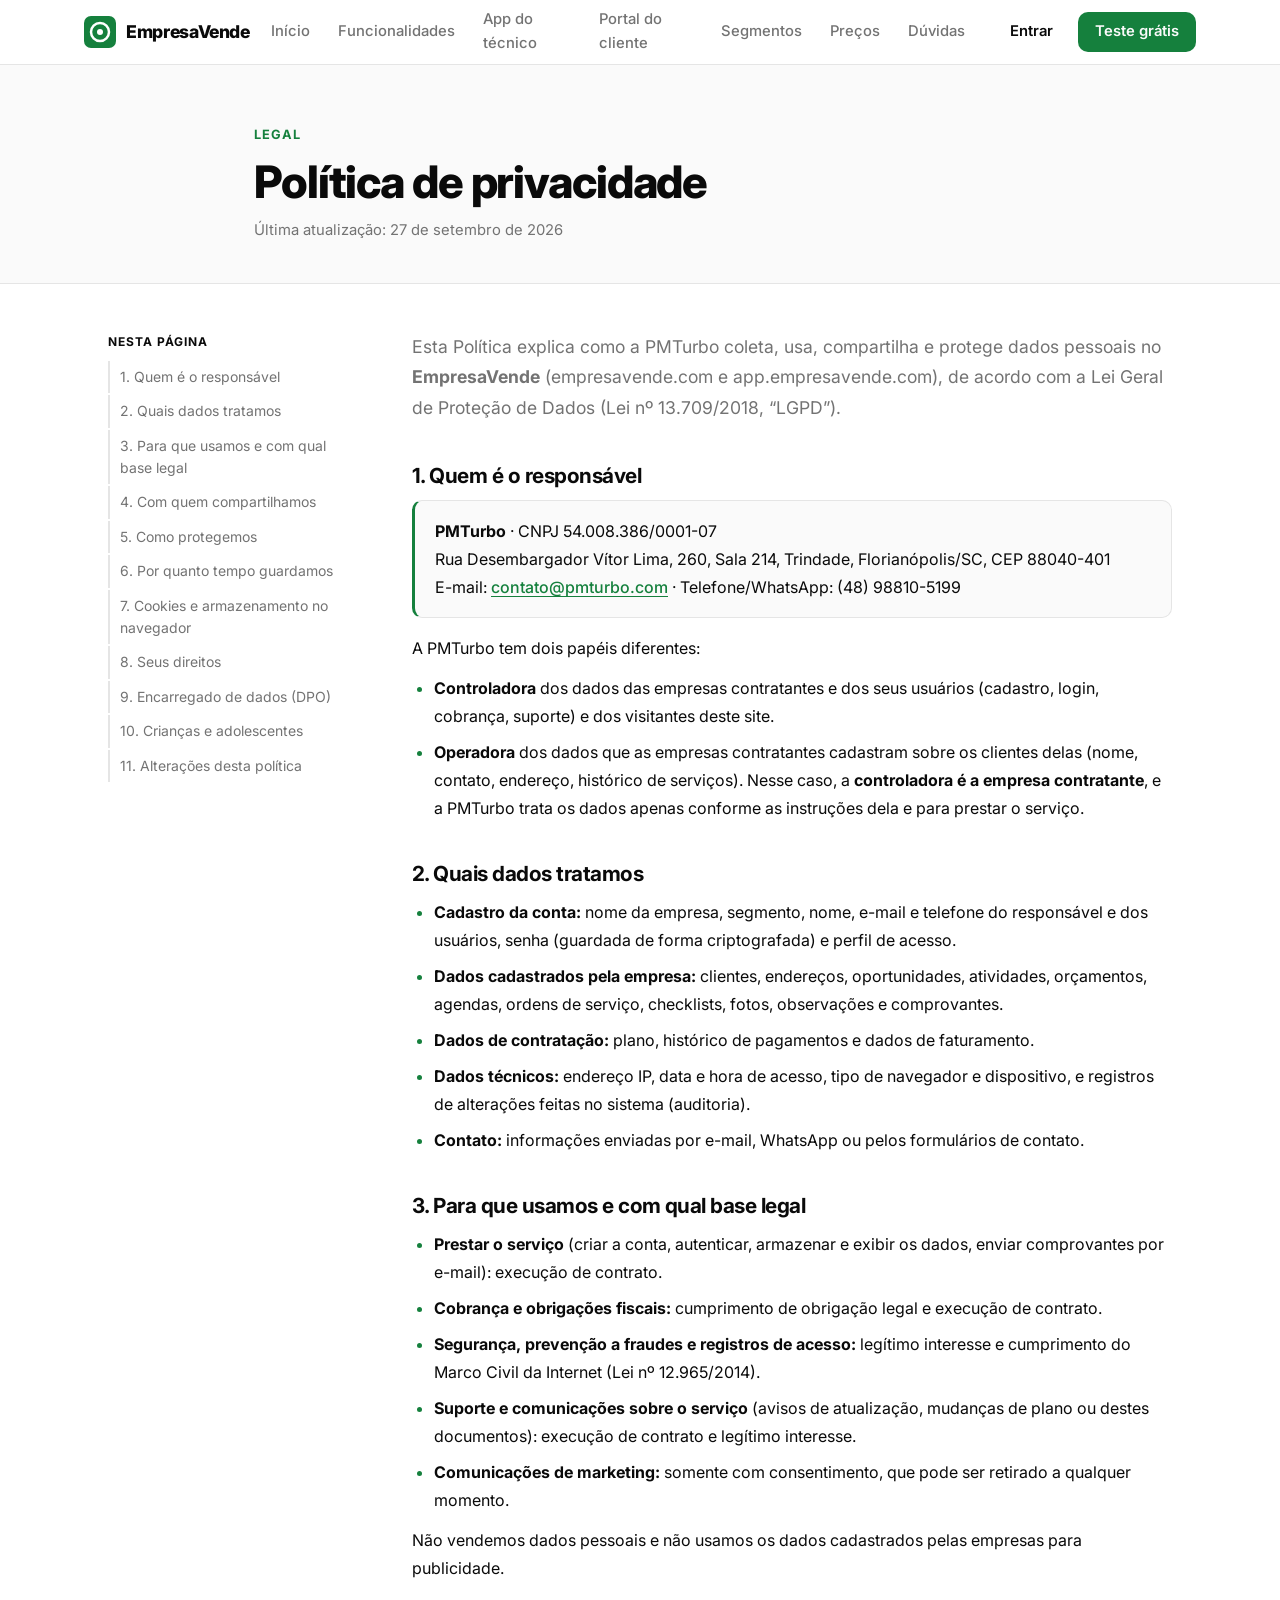
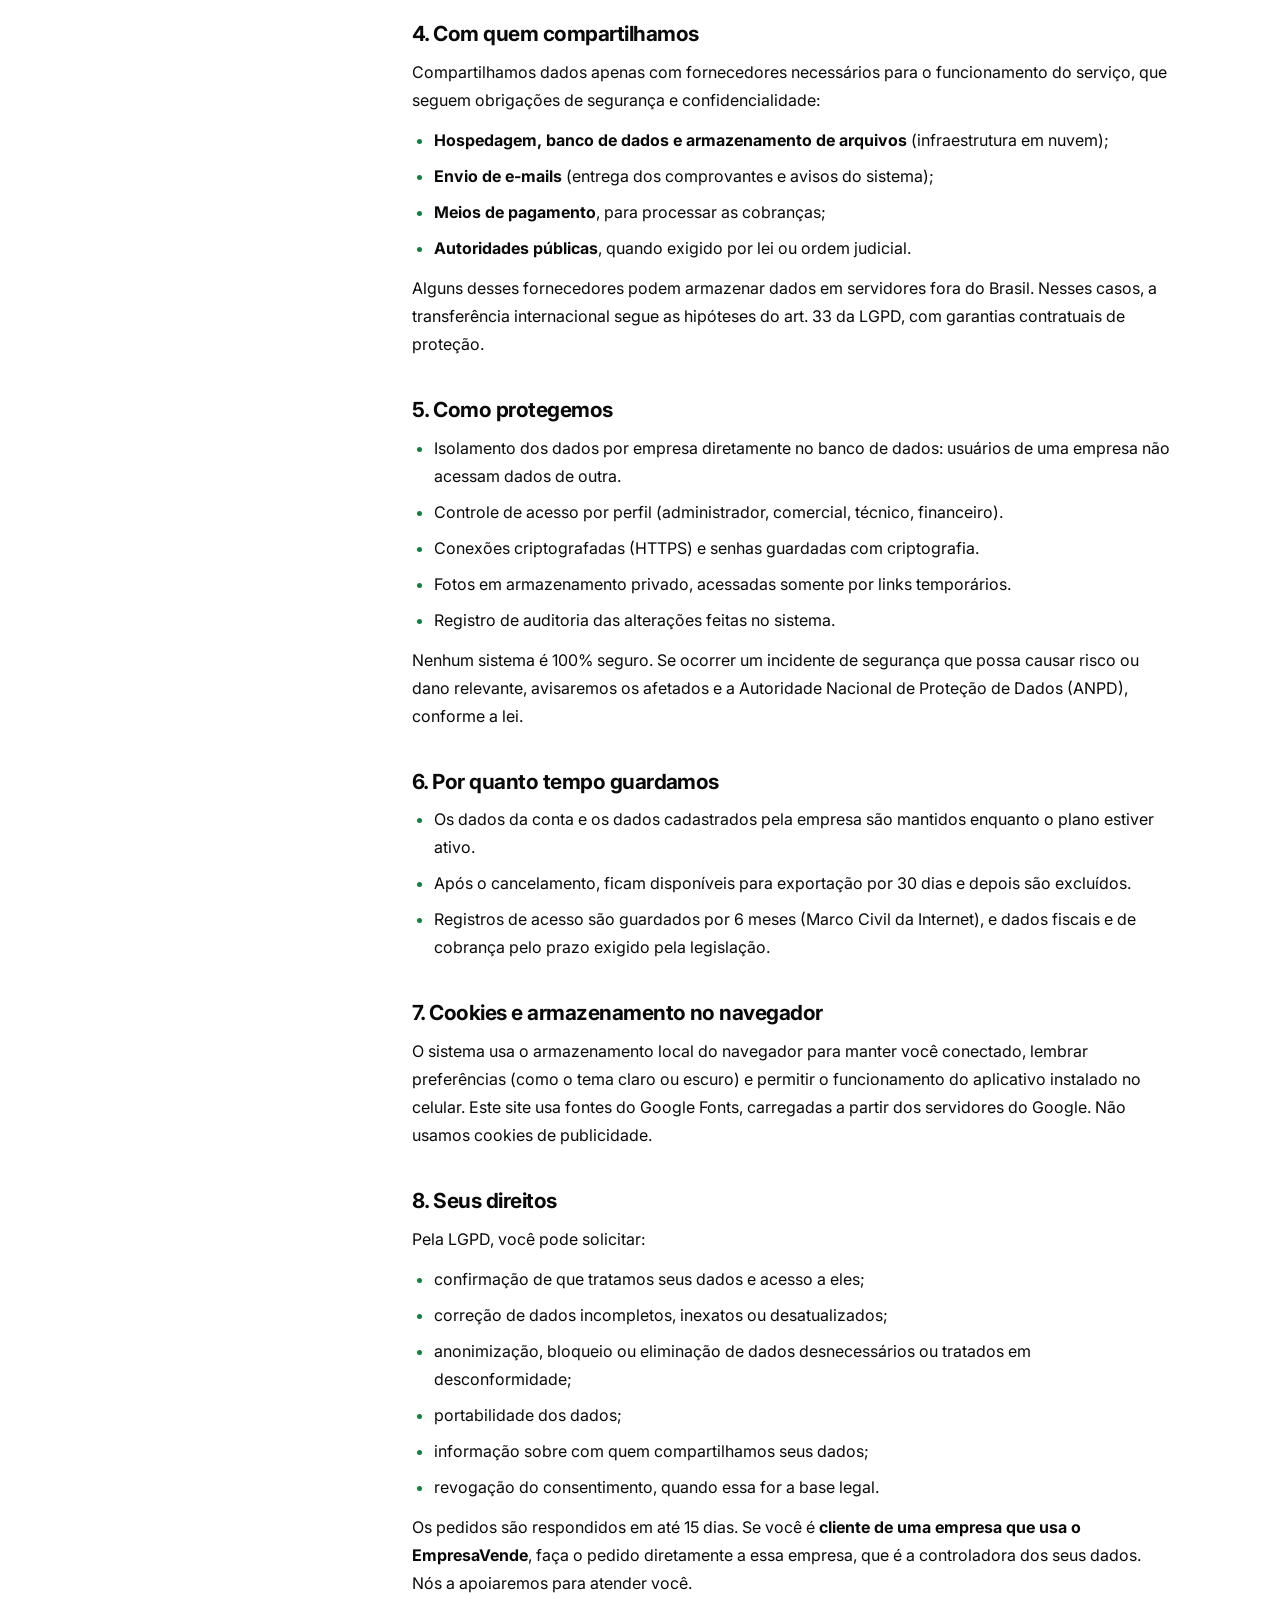
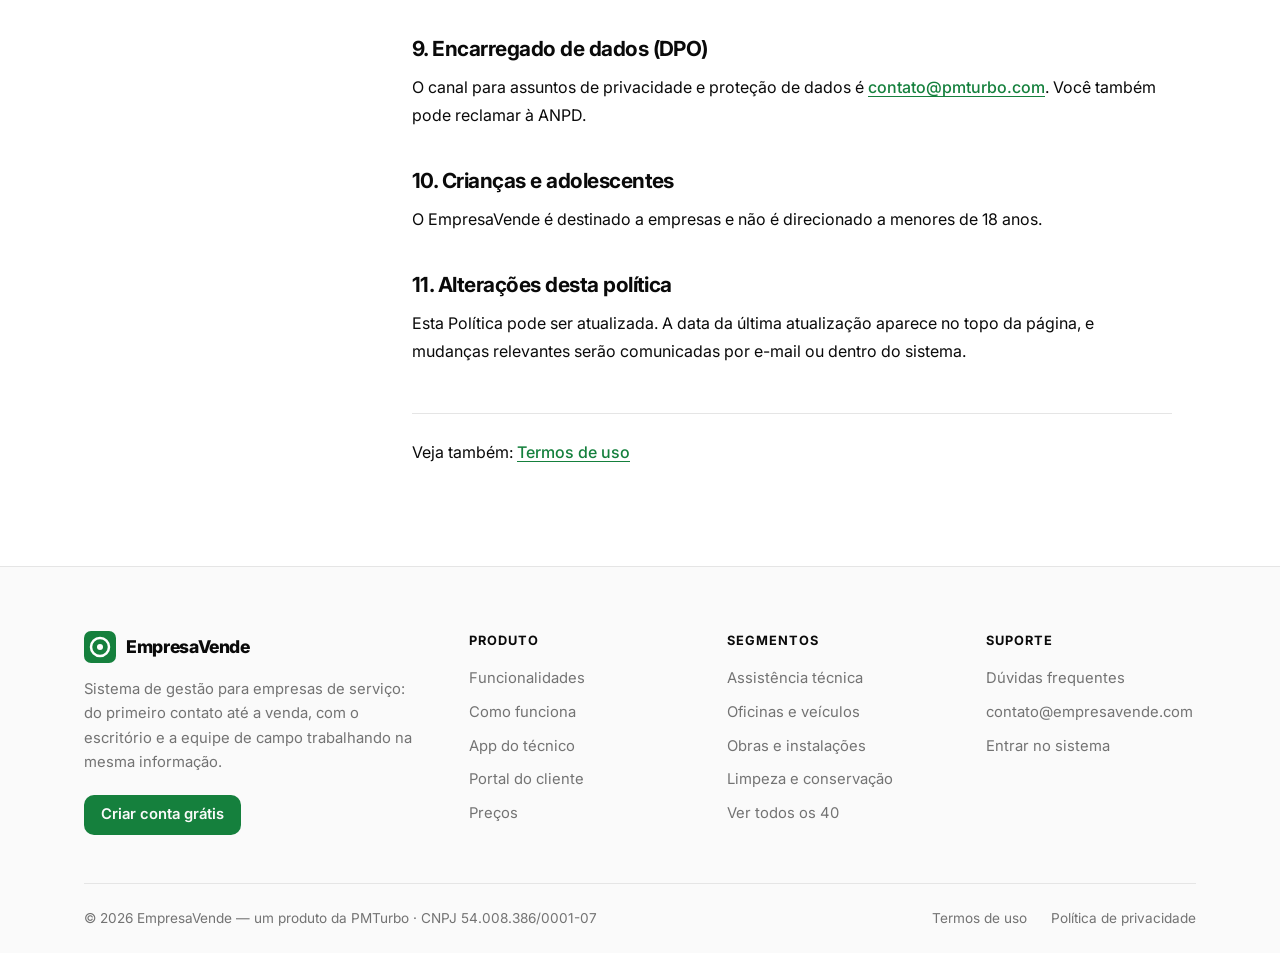
==== commit 3f57102c: "Seção Portal do cliente e novidades do app na landing Co-Authored-By: Claude Opus 5.5 (1M context) <" ====
--- a/politica-de-privacidade/index.html
+++ b/politica-de-privacidade/index.html
@@ -3,11 +3,20 @@
   <head>
     <meta charset="UTF-8" />
     <meta name="viewport" content="width=device-width, initial-scale=1.0" />
-    <title>Política de privacidade — EmpresaVende</title>
+    <title>Política de privacidade | EmpresaVende</title>
     <meta name="description" content="Como o EmpresaVende, da PMTurbo, trata e protege dados pessoais conforme a LGPD." />
     <meta name="theme-color" content="#15803d" />
     <link rel="icon" type="image/svg+xml" href="/favicon.svg" />
+    <link rel="apple-touch-icon" href="/apple-touch-icon.png" />
     <link rel="canonical" href="https://empresavende.com/politica-de-privacidade/" />
+    <meta property="og:type" content="website" />
+    <meta property="og:locale" content="pt_BR" />
+    <meta property="og:site_name" content="EmpresaVende" />
+    <meta property="og:title" content="Política de privacidade | EmpresaVende" />
+    <meta property="og:description" content="Como o EmpresaVende, da PMTurbo, trata e protege dados pessoais conforme a LGPD." />
+    <meta property="og:url" content="https://empresavende.com/politica-de-privacidade/" />
+    <meta property="og:image" content="https://empresavende.com/og-image.png" />
+    <meta name="twitter:card" content="summary_large_image" />
     <link rel="preconnect" href="https://fonts.googleapis.com" />
     <link rel="preconnect" href="https://fonts.gstatic.com" crossorigin />
     <link href="https://fonts.googleapis.com/css2?family=Inter:wght@400;500;600;700;800&display=swap" rel="stylesheet" />
@@ -28,6 +37,7 @@
           <a href="/">Início</a>
           <a href="/#funcionalidades">Funcionalidades</a>
           <a href="/#tecnico">App do técnico</a>
+          <a href="/#portal">Portal do cliente</a>
           <a href="/#segmentos">Segmentos</a>
           <a href="/#precos">Preços</a>
           <a href="/#faq">Dúvidas</a>
@@ -178,6 +188,7 @@
             <a href="/#funcionalidades">Funcionalidades</a>
             <a href="/#fluxo">Como funciona</a>
             <a href="/#tecnico">App do técnico</a>
+            <a href="/#portal">Portal do cliente</a>
             <a href="/#precos">Preços</a>
           </nav>
 
--- a/styles.css
+++ b/styles.css
@@ -260,7 +260,7 @@
   transform: translateY(-7px) rotate(-45deg);
 }
 
-@media (max-width: 960px) {
+@media (max-width: 1100px) {
   .menu-toggle {
     display: flex;
   }
@@ -416,7 +416,8 @@
 /* Mockup do painel */
 .hero__visual {
   position: relative;
-  padding-right: 40px;
+  padding-right: 96px;
+  padding-bottom: 24px;
 }
 @media (max-width: 560px) {
   .hero__visual {
@@ -473,10 +474,8 @@
 .mock__stats small {
   display: block;
   font-size: 0.68rem;
-  color: var(--muted-foreground);
-  white-space: nowrap;
-  overflow: hidden;
-  text-overflow: ellipsis;
+  line-height: 1.25;
+  color: var(--muted-foreground);
 }
 .mock__stats b {
   display: block;
@@ -512,8 +511,7 @@
   display: flex;
   align-items: center;
   gap: 6px;
-  white-space: nowrap;
-  overflow: hidden;
+  line-height: 1.25;
 }
 .mock__kanban h6 i {
   width: 8px;
@@ -538,9 +536,7 @@
   font-size: 0.72rem;
   font-weight: 600;
   margin-bottom: 6px;
-  white-space: nowrap;
-  overflow: hidden;
-  text-overflow: ellipsis;
+  line-height: 1.3;
 }
 .mock__kanban .card small {
   display: block;
@@ -555,11 +551,11 @@
 .phone {
   position: absolute;
   right: 0;
-  bottom: -40px;
-  width: 190px;
+  bottom: -64px;
+  width: 200px;
   background: oklch(0.145 0 0);
-  border-radius: 30px;
-  padding: 10px;
+  border-radius: 32px;
+  padding: 9px;
   box-shadow: var(--shadow-lg);
 }
 @media (max-width: 560px) {
@@ -568,21 +564,21 @@
   }
 }
 .phone__notch {
-  width: 60px;
+  position: absolute;
+  top: 9px;
+  left: 50%;
+  transform: translateX(-50%);
+  width: 64px;
   height: 16px;
   background: oklch(0.145 0 0);
   border-radius: 0 0 10px 10px;
-  margin: -10px auto 0;
-  position: relative;
   z-index: 1;
 }
 .phone__screen {
   background: oklch(1 0 0);
   color: oklch(0.145 0 0);
-  border-radius: 22px;
-  padding: 14px 12px 12px;
-  margin-top: -16px;
-  padding-top: 24px;
+  border-radius: 24px;
+  padding: 30px 14px 14px;
 }
 .phone__title {
   font-weight: 700;
@@ -737,6 +733,7 @@
   width: 2px;
   background: color-mix(in oklch, var(--primary) 25%, transparent);
 }
+
 .datastrip {
   margin-top: 40px;
   display: flex;
@@ -855,14 +852,13 @@
 }
 .phone--big .phone__notch {
   background: oklch(0.1 0 0);
-  margin-top: -12px;
+  top: 12px;
   width: 90px;
   height: 22px;
 }
 .phone--big .phone__screen {
   border-radius: 30px;
-  padding: 34px 16px 16px;
-  margin-top: -22px;
+  padding: 40px 16px 16px;
 }
 .phone--big .phone__title {
   font-size: 1.05rem;
@@ -906,6 +902,47 @@
 .agenda .now b,
 .agenda .now small {
   color: oklch(0.527 0.137 150.07);
+}
+
+/* Portal do cliente */
+.portal__cta {
+  margin-top: 28px;
+}
+.portal__features {
+  margin-top: 56px;
+}
+.phone--portal .phone__screen {
+  --brand: oklch(0.527 0.137 150.07);
+}
+.portal-brand {
+  display: flex;
+  align-items: center;
+  gap: 8px;
+  font-weight: 700;
+  font-size: 0.85rem;
+  padding-bottom: 12px;
+  margin-bottom: 12px;
+  border-bottom: 1px solid oklch(0.922 0 0);
+}
+.portal-brand span {
+  display: grid;
+  place-items: center;
+  width: 28px;
+  height: 28px;
+  border-radius: 8px;
+  background: var(--brand);
+  color: #fff;
+  font-size: 0.7rem;
+}
+.phone--portal .agenda .now {
+  background: oklch(0.527 0.137 150.07 / 10%);
+}
+.phone--portal .agenda .now b,
+.phone--portal .agenda .now small {
+  color: var(--brand);
+}
+.phone--portal .phone__btn {
+  background: var(--brand);
 }
 
 .checks {
@@ -1605,3 +1642,76 @@
   color: var(--primary);
   font-weight: 700;
 }
+
+/* ---------- 404 ---------- */
+.notfound {
+  padding: 96px 0 120px;
+  text-align: center;
+}
+.notfound__code {
+  font-size: clamp(5rem, 18vw, 9rem);
+  font-weight: 800;
+  line-height: 1;
+  letter-spacing: -0.05em;
+  color: var(--primary);
+  opacity: 0.9;
+}
+.notfound h1 {
+  font-size: clamp(1.75rem, 4vw, 2.4rem);
+  margin: 12px 0 14px;
+}
+.notfound .hero__cta {
+  justify-content: center;
+}
+
+/* Botão flutuante de WhatsApp */
+.whatsapp-float {
+  position: fixed;
+  right: 20px;
+  bottom: 20px;
+  z-index: 100;
+  width: 60px;
+  height: 60px;
+  border-radius: 50%;
+  display: grid;
+  place-items: center;
+  background: #25d366;
+  color: #fff;
+  box-shadow: var(--shadow-lg);
+  transition: transform 0.2s ease;
+}
+.whatsapp-float::before {
+  content: '';
+  position: absolute;
+  inset: 0;
+  z-index: -1;
+  border-radius: 50%;
+  background: #25d366;
+  animation: whatsapp-pulse 2s ease-out infinite;
+}
+.whatsapp-float:hover {
+  transform: scale(1.06);
+}
+@keyframes whatsapp-pulse {
+  from {
+    transform: scale(1);
+    opacity: 0.6;
+  }
+  to {
+    transform: scale(1.6);
+    opacity: 0;
+  }
+}
+@media (max-width: 640px) {
+  .whatsapp-float {
+    width: 54px;
+    height: 54px;
+    right: 16px;
+    bottom: 16px;
+  }
+}
+@media (prefers-reduced-motion: reduce) {
+  .whatsapp-float::before {
+    display: none;
+  }
+}
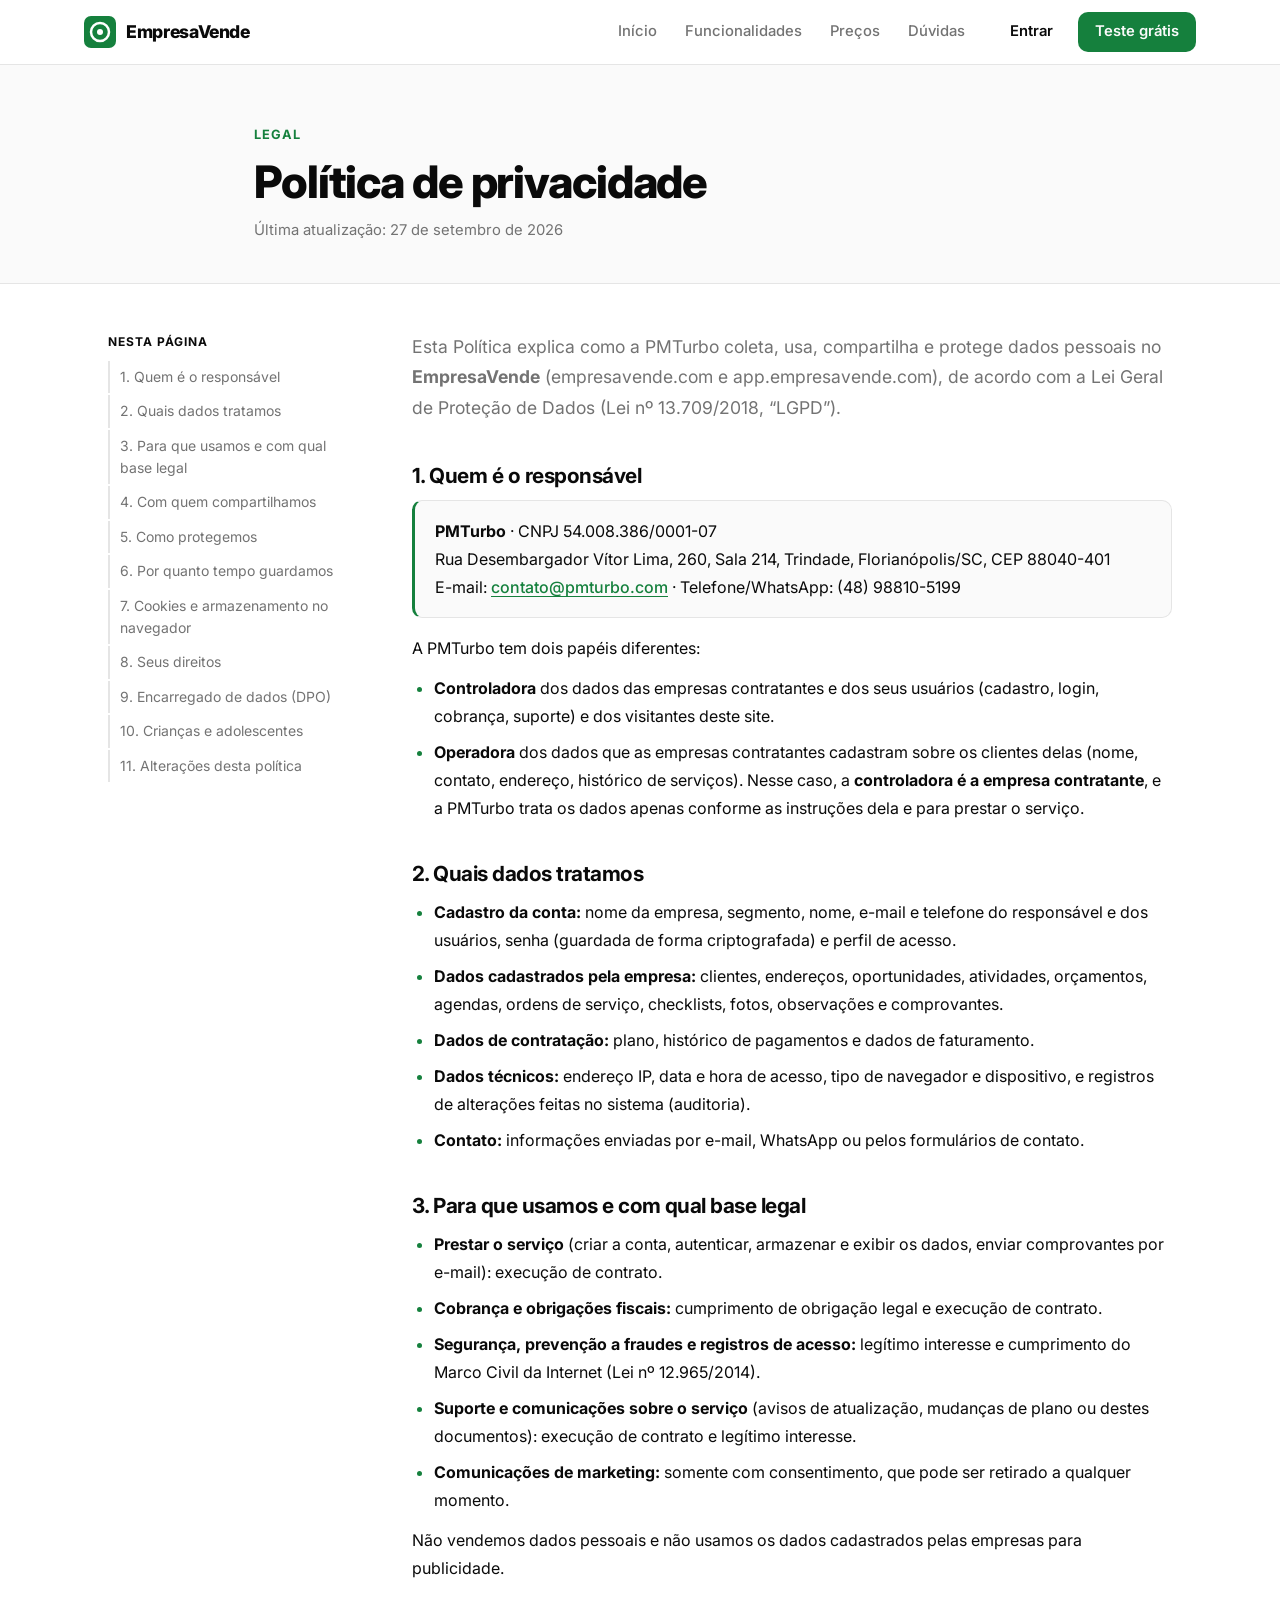
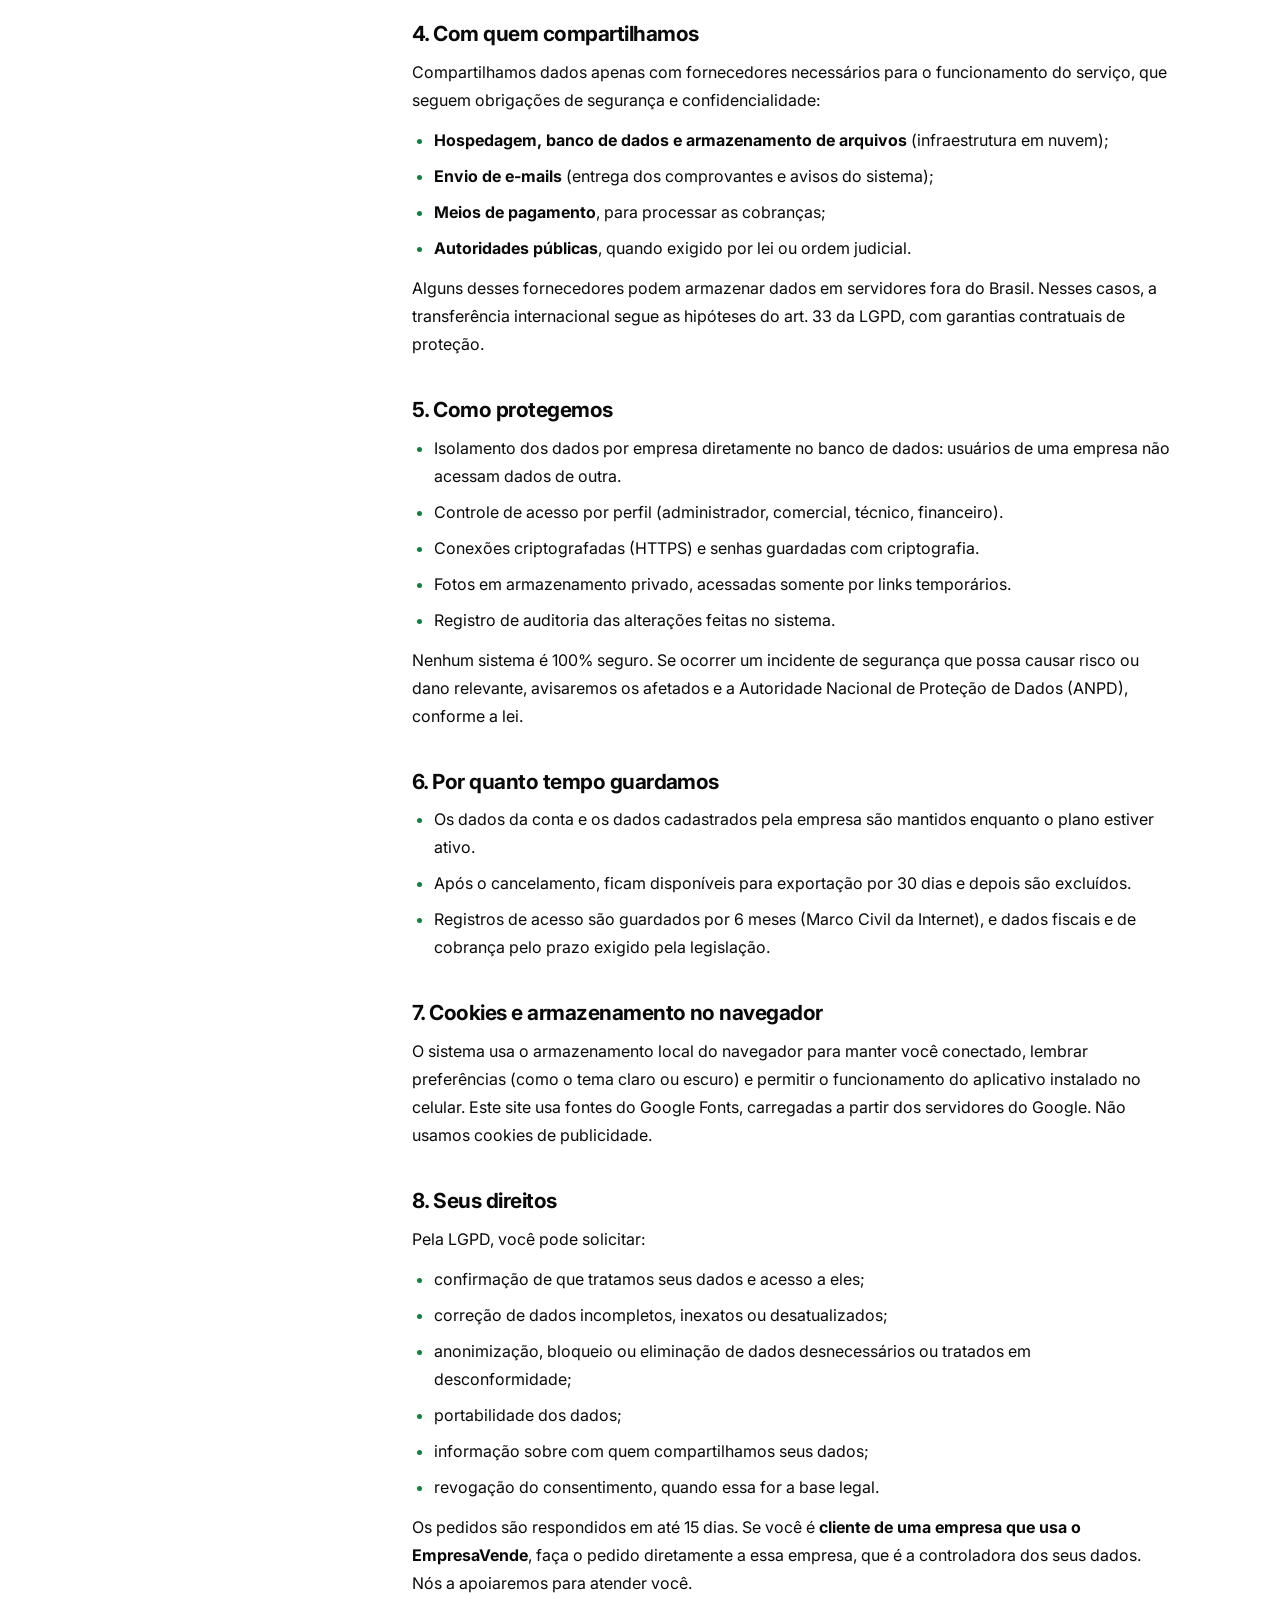
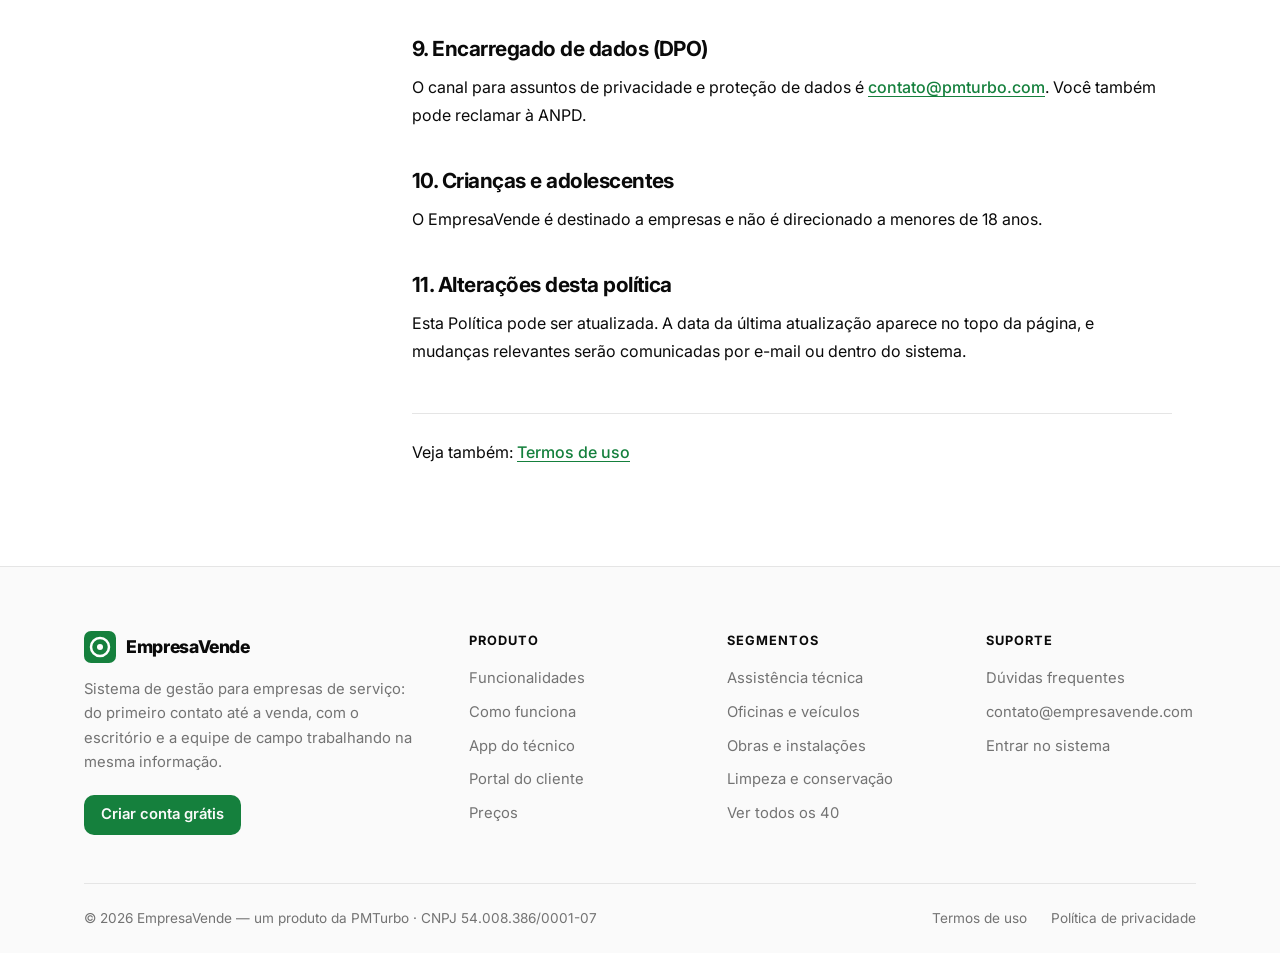
==== commit 294bb819: "Menu do topo sem App do técnico, Portal do cliente e Segmentos Co-Authored-By: Claude Opus 5.5 (1M c" ====
--- a/politica-de-privacidade/index.html
+++ b/politica-de-privacidade/index.html
@@ -36,9 +36,6 @@
         <nav class="nav" id="nav" aria-label="Principal">
           <a href="/">Início</a>
           <a href="/#funcionalidades">Funcionalidades</a>
-          <a href="/#tecnico">App do técnico</a>
-          <a href="/#portal">Portal do cliente</a>
-          <a href="/#segmentos">Segmentos</a>
           <a href="/#precos">Preços</a>
           <a href="/#faq">Dúvidas</a>
           <div class="nav__actions">
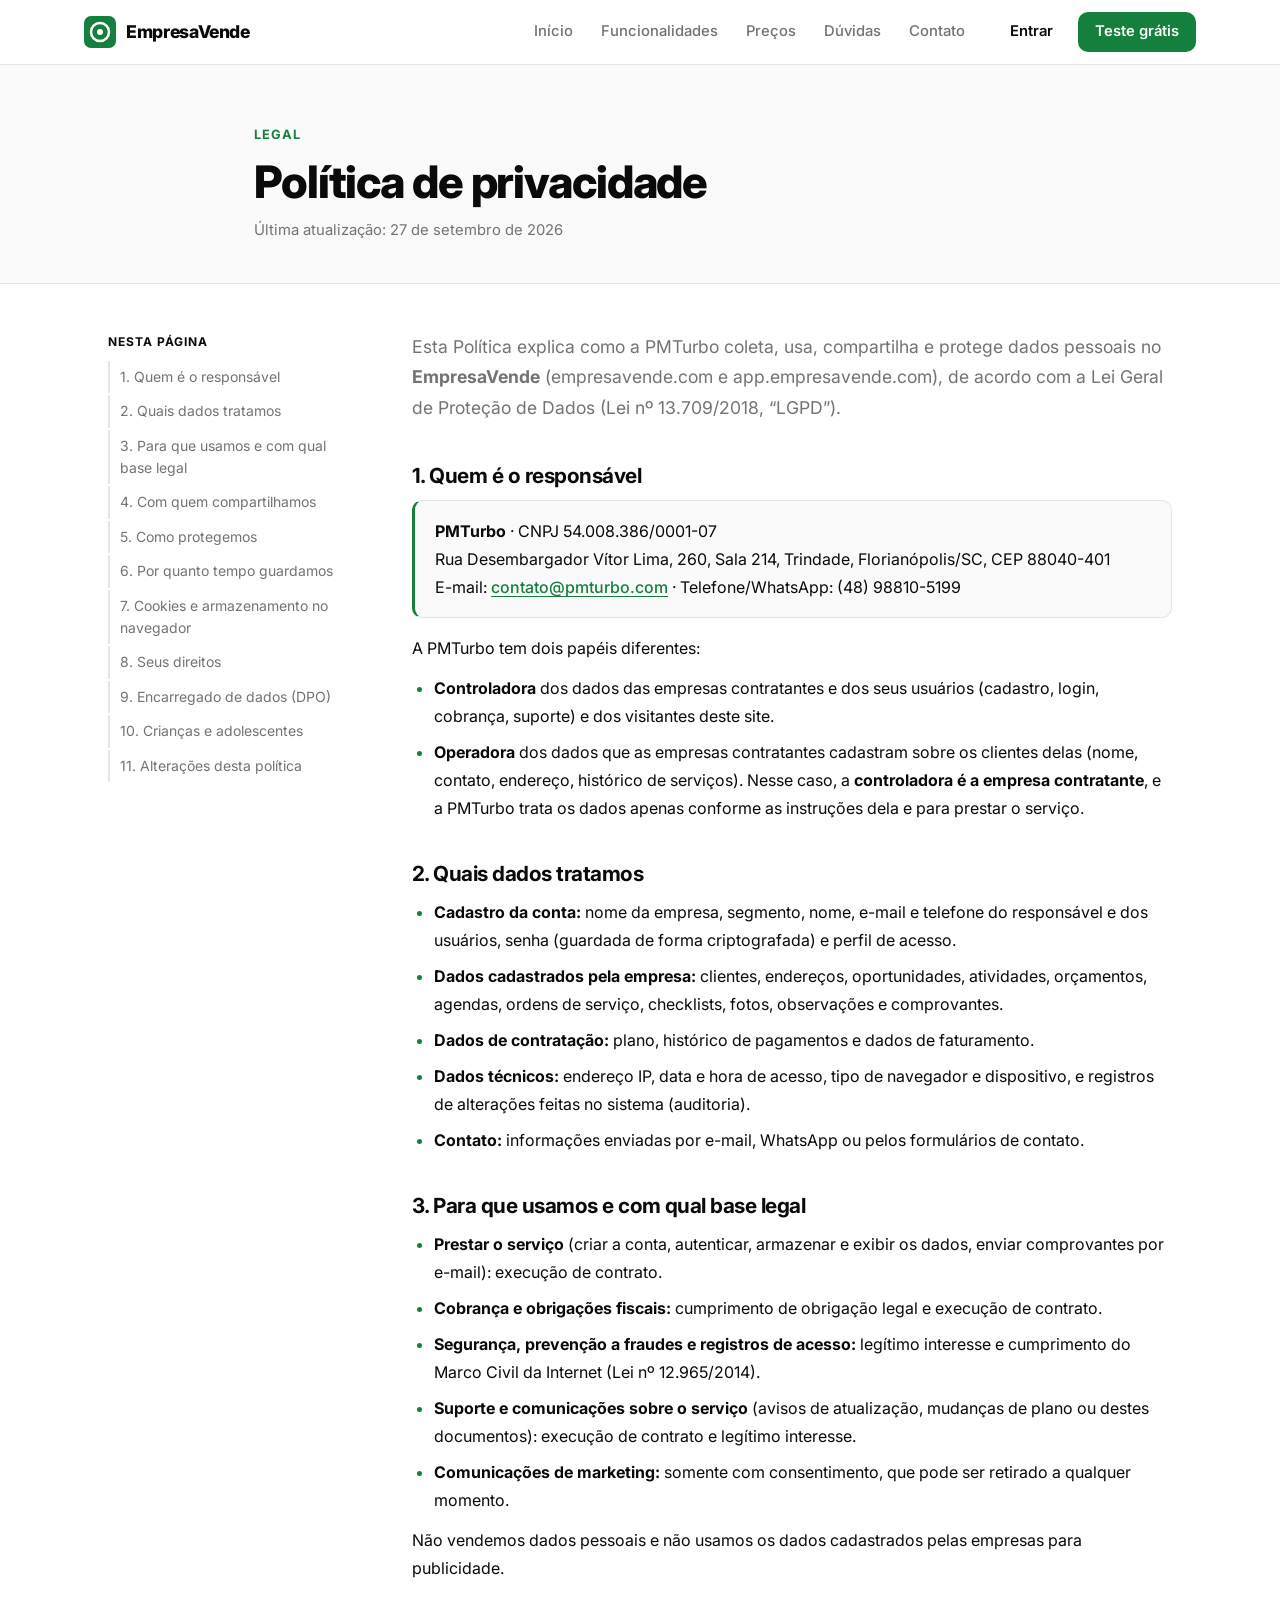
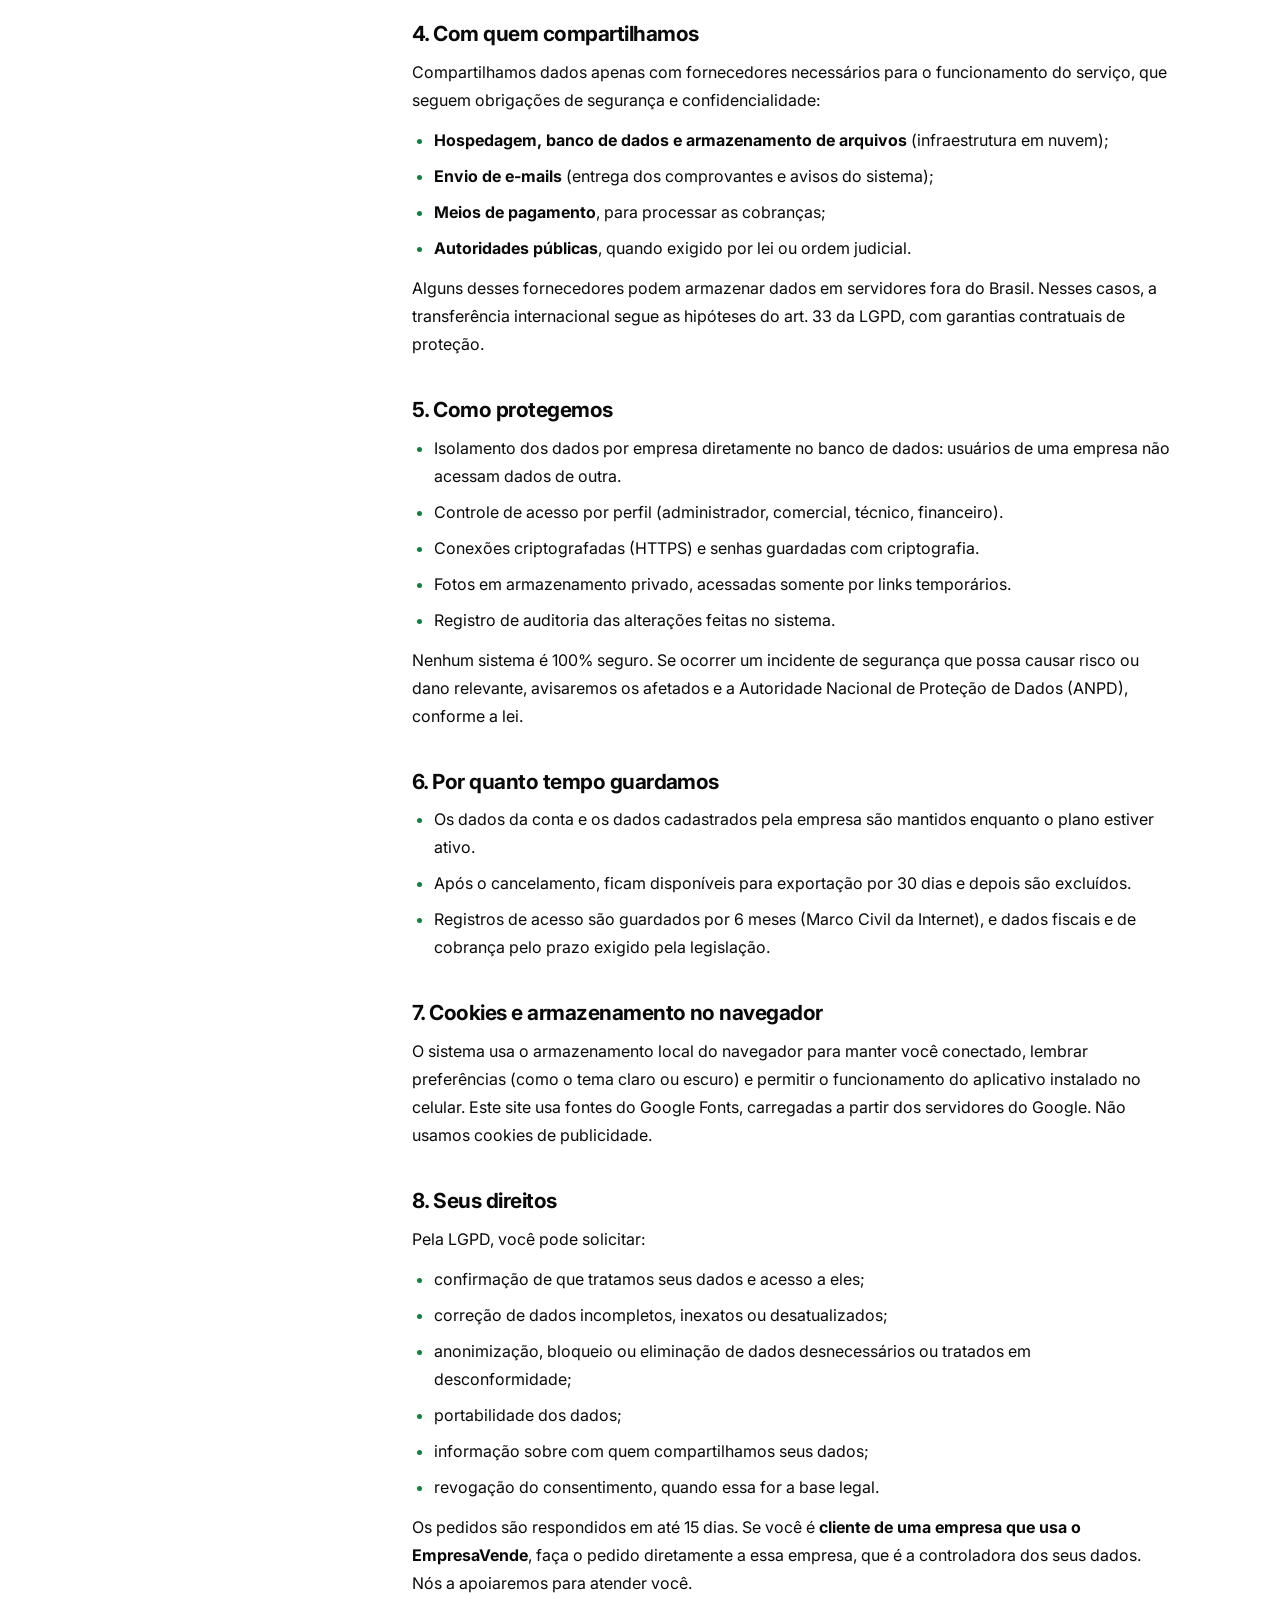
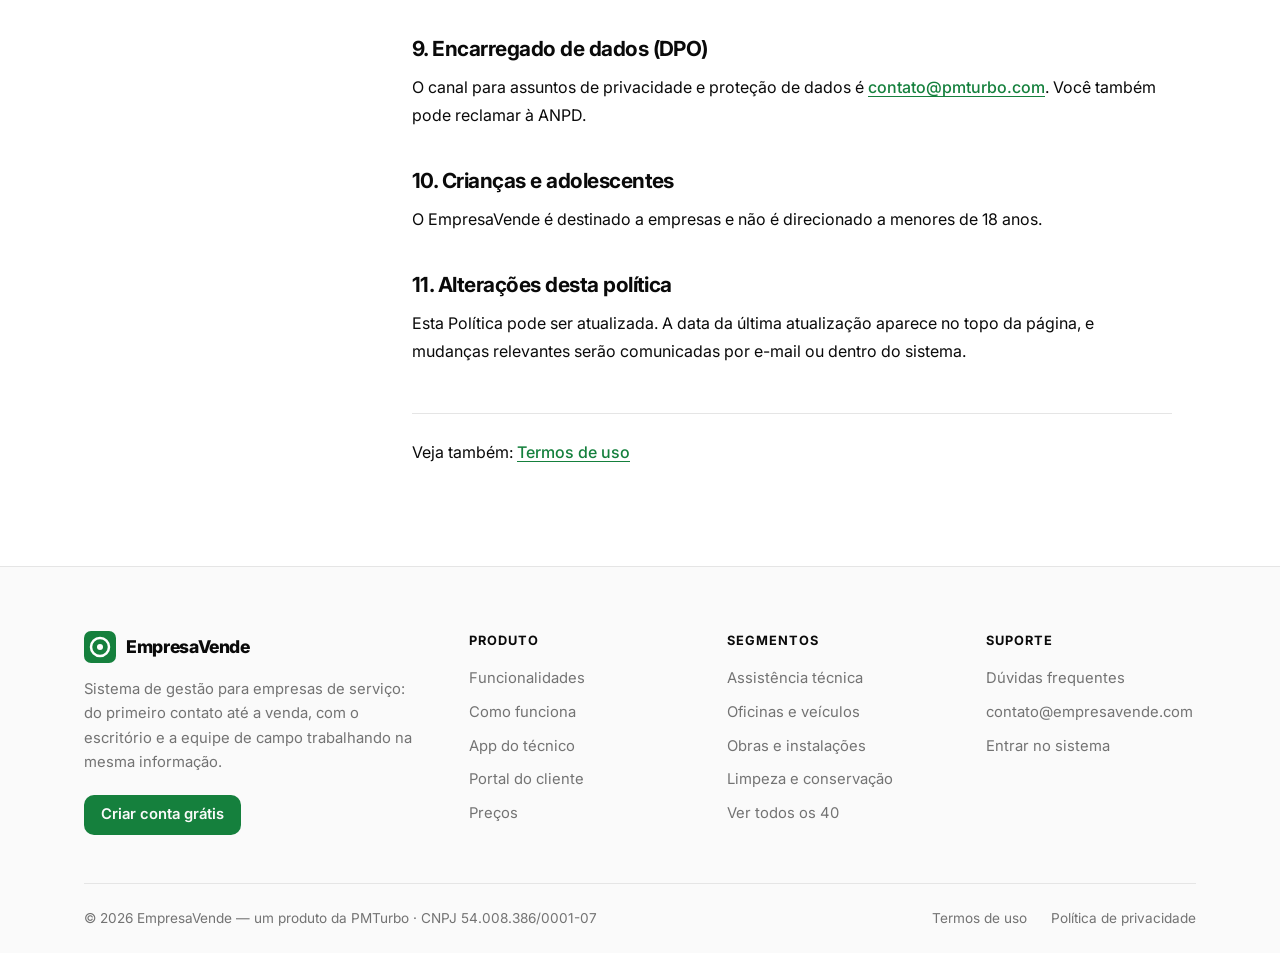
==== commit 4da02c94: "Formulário de contato (e-mail pelo Resend) e item Contato no menu Co-Authored-By: Claude Opus 5.5 (1" ====
--- a/politica-de-privacidade/index.html
+++ b/politica-de-privacidade/index.html
@@ -38,6 +38,7 @@
           <a href="/#funcionalidades">Funcionalidades</a>
           <a href="/#precos">Preços</a>
           <a href="/#faq">Dúvidas</a>
+          <a href="/#contato">Contato</a>
           <div class="nav__actions">
             <a class="btn btn--ghost" href="https://app.empresavende.com/login">Entrar</a>
             <a class="btn btn--primary" href="https://app.empresavende.com/cadastro">Teste grátis</a>
--- a/styles.css
+++ b/styles.css
@@ -1371,6 +1371,94 @@
   justify-content: center;
 }
 
+/* ---------- Contato ---------- */
+.contact-form {
+  display: grid;
+  gap: 16px;
+  background: var(--card);
+  border: 1px solid var(--border);
+  border-radius: calc(var(--radius) * 1.6);
+  box-shadow: var(--shadow);
+  padding: 24px;
+}
+@media (min-width: 640px) {
+  .contact-form {
+    grid-template-columns: 1fr 1fr;
+    padding: 32px;
+  }
+  .contact-form__full {
+    grid-column: 1 / -1;
+  }
+}
+.contact-form label {
+  display: grid;
+  gap: 6px;
+  font-size: 0.9rem;
+  font-weight: 600;
+}
+.contact-form input,
+.contact-form textarea {
+  width: 100%;
+  font: inherit;
+  font-weight: 400;
+  color: var(--foreground);
+  background: var(--background);
+  border: 1px solid var(--border);
+  border-radius: var(--radius);
+  padding: 10px 12px;
+  transition: border-color 0.15s;
+}
+.contact-form textarea {
+  resize: vertical;
+}
+.contact-form input:focus,
+.contact-form textarea:focus {
+  border-color: var(--ring);
+  outline: 3px solid color-mix(in oklch, var(--ring) 25%, transparent);
+  outline-offset: 0;
+}
+.contact-form__trap {
+  position: absolute;
+  left: -9999px;
+}
+.contact-form__actions {
+  display: flex;
+  flex-wrap: wrap;
+  align-items: center;
+  gap: 12px 20px;
+}
+.contact-form__actions small {
+  color: var(--muted-foreground);
+  flex: 1 1 240px;
+}
+.contact-form__actions a {
+  color: var(--primary);
+  text-decoration: underline;
+}
+/* Retorno do envio, mostrado pela âncora (#contato-ok / #contato-erro). */
+.form-status {
+  display: none;
+  border-radius: var(--radius);
+  padding: 14px 16px;
+  margin-bottom: 20px;
+  font-weight: 500;
+  scroll-margin-top: 120px;
+}
+.form-status:target {
+  display: block;
+}
+.form-status--ok {
+  background: var(--primary-soft);
+  color: var(--primary-strong);
+}
+.form-status--erro {
+  background: color-mix(in oklch, var(--destructive) 10%, transparent);
+  color: var(--destructive);
+}
+.form-status a {
+  text-decoration: underline;
+}
+
 /* ---------- Footer ---------- */
 .footer {
   background: var(--sidebar);
